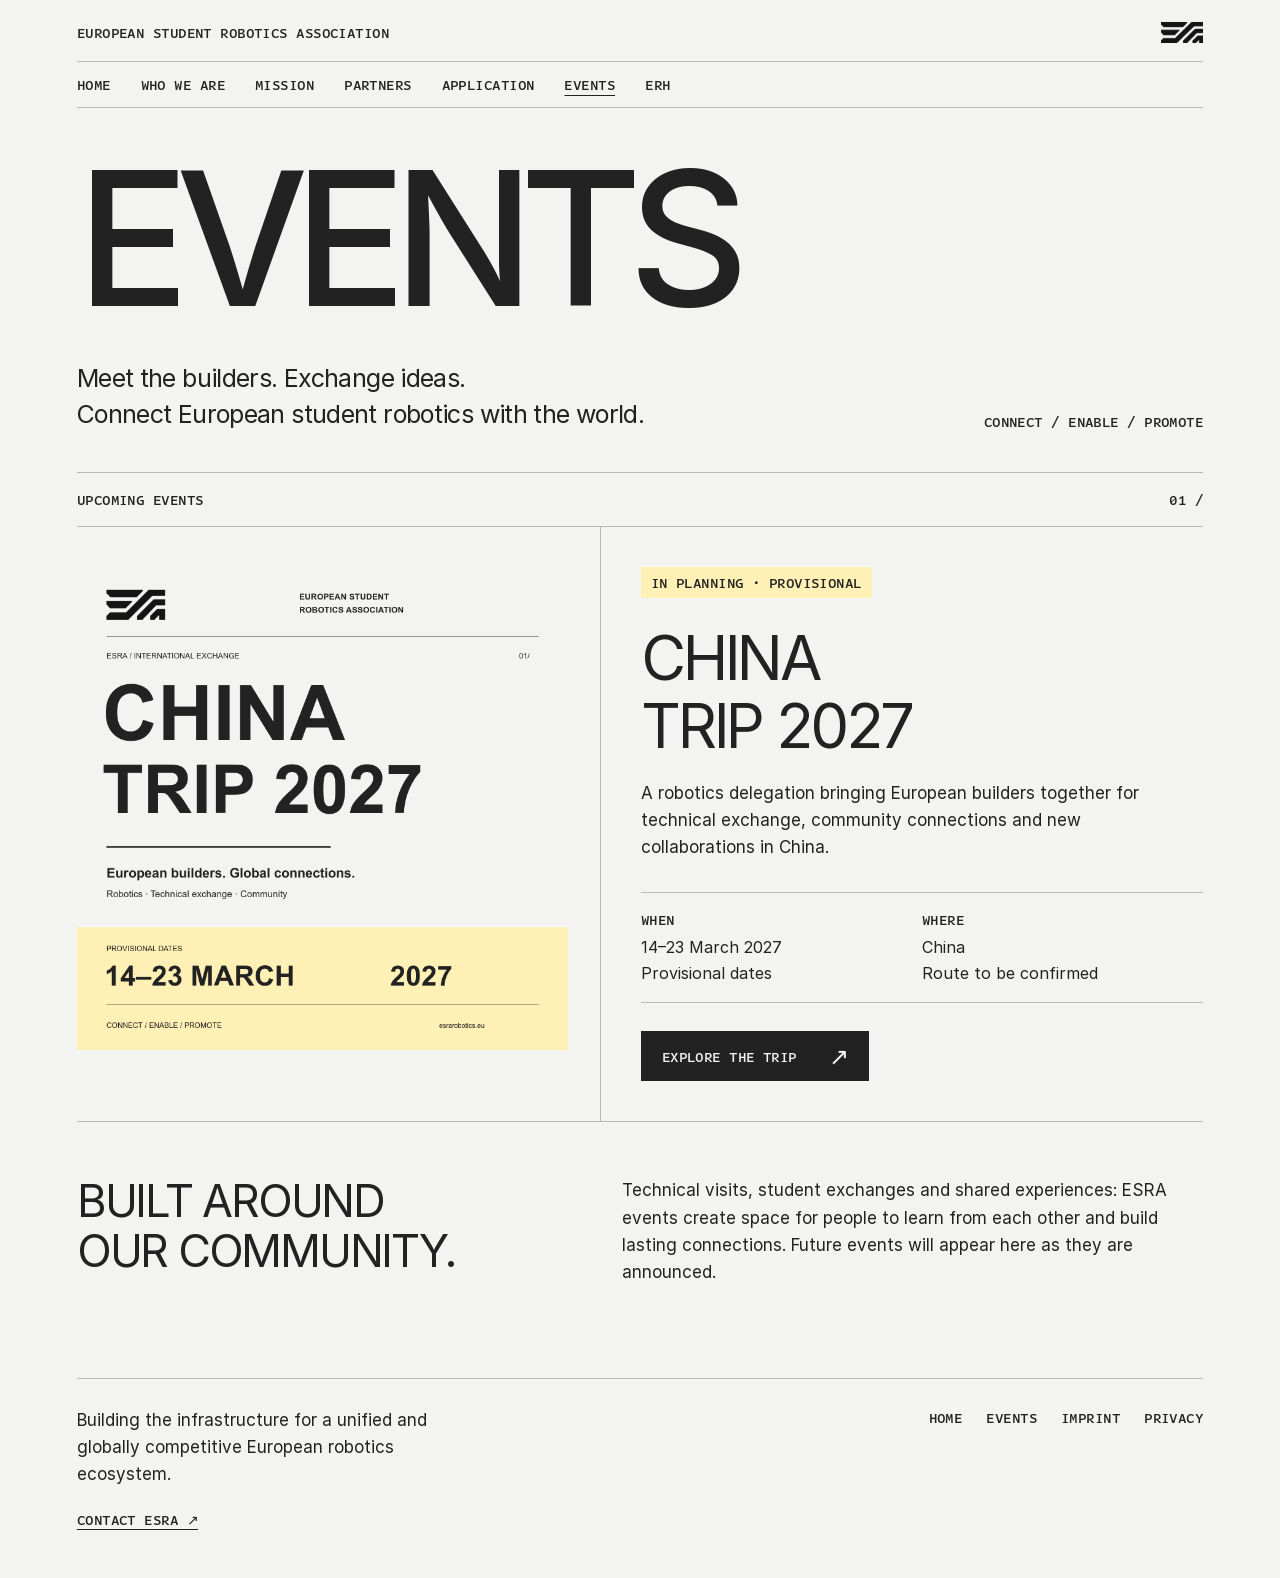
==== events/index.html @ 31109a56 "Add ESRA events listing and China trip page" ====
<!doctype html>
<html lang="en">
<head>
  <meta charset="utf-8">
  <base href="/">
  <meta name="viewport" content="width=device-width, initial-scale=1">
  <title>Events | ESRA</title>
  <meta name="description" content="Explore upcoming ESRA events, technical exchanges and community gatherings, including the proposed China Trip 2027.">
  <link rel="canonical" href="https://esrarobotics.eu/events/">
  <meta property="og:type" content="website">
  <meta property="og:title" content="Events | ESRA">
  <meta property="og:description" content="Explore upcoming ESRA events, technical exchanges and community gatherings, including the proposed China Trip 2027.">
  <meta property="og:url" content="https://esrarobotics.eu/events/">
  <meta property="og:image" content="https://esrarobotics.eu/assets/images/esra-china-trip-cover.png">
  <meta name="twitter:card" content="summary_large_image">
  <link rel="icon" href="/assets/images/mvNehTD46OVNZp0IWWv0jzUprWM.png">
  <link rel="stylesheet" href="/assets/css/events.css">
</head>
<body class="events-page">
  <a class="skip" href="/events/#main-content">Skip to content</a>
  <div class="shell">
    <header>
      <div class="masthead">
        <p class="mono">European Student Robotics Association</p>
        <a href="/" aria-label="ESRA home"><img class="mark" src="/assets/images/sB4uRcxfpt5K2ulBtDdwfwjLNY4.png" width="870" height="443" alt="ESRA"></a>
      </div>
      <nav class="nav mono" aria-label="Main navigation">
        <a href="/#home">Home</a><a href="/#whatwedo">Who we are</a><a href="/#mission">Mission</a><a href="/#partners">Partners</a><a href="/#partners-1">Application</a><a href="/events/" aria-current="page">Events</a><a href="https://www.european-robotics.house/">ERH</a>
      </nav>
    </header>
    <main id="main-content">
      <h1>EVENTS</h1>
      <div class="intro"><p>Meet the builders. Exchange ideas.<br>Connect European student robotics with the world.</p><span class="mono">Connect / Enable / Promote</span></div>
      <div class="section-bar mono"><p>Upcoming events</p><p>01 /</p></div>
      <article class="feature" aria-labelledby="china-title">
        <a class="feature-art" href="/events/china-trip-2027/" aria-label="Explore the China Trip 2027"><img class="cover" src="/assets/images/esra-china-trip-cover.png" width="1600" height="1600" alt="China Trip 2027. European builders. Global connections. Provisional dates: 14–23 March 2027."></a>
        <div class="feature-copy">
          <span class="status mono">In planning · Provisional</span>
          <h2 id="china-title">CHINA<br>TRIP 2027</h2>
          <p>A robotics delegation bringing European builders together for technical exchange, community connections and new collaborations in China.</p>
          <dl class="facts"><div><dt class="mono">When</dt><dd>14–23 March 2027<br>Provisional dates</dd></div><div><dt class="mono">Where</dt><dd>China<br>Route to be confirmed</dd></div></dl>
          <a class="button mono" href="/events/china-trip-2027/">Explore the trip <span aria-hidden="true">↗</span></a>
        </div>
      </article>
      <section class="community" aria-labelledby="community-title"><h2 id="community-title">BUILT AROUND<br>OUR COMMUNITY.</h2><div><p>Technical visits, student exchanges and shared experiences: ESRA events create space for people to learn from each other and build lasting connections. Future events will appear here as they are announced.</p></div></section>
    </main>
    <footer class="footer">
      <div><p>Building the infrastructure for a unified and globally competitive European robotics ecosystem.</p><a class="mono" href="mailto:info@esrarobotics.eu">Contact ESRA ↗</a></div>
      <nav class="mono" aria-label="Footer navigation"><a href="/">Home</a><a href="/events/">Events</a><a href="/imprint/">Imprint</a><a href="/imprint/#privacy">Privacy</a></nav>
    </footer>
  </div>
</body>
</html>
---- assets/css/events.css ----
/* Shared events styling. The existing Framer export only uses the two nav rules. */
.esra-events-nav, .esra-events-footer {
  color: #222; font-family: "Intel One Mono", monospace; font-size: 16px;
  line-height: 1.4; letter-spacing: -.05em; text-decoration: none; white-space: nowrap;
}
.esra-events-nav { font-weight: 500; flex: none; }
.esra-events-nav:hover, .esra-events-footer:hover { text-decoration: underline; text-underline-offset: 4px; }
.framer-SxfM8 .framer-1bdujyo { flex-wrap: wrap; gap: 12px 24px; }
.framer-SxfM8 .framer-1d5v79y { height: auto; min-height: 40px; }
@font-face { font-family: "Events Inter"; src: url(/assets/fonts/GrgcKwrN6d3Uz8EwcLHZxwEfC4.woff2) format("woff2"); font-weight: 400; font-display: swap; }
@font-face { font-family: "Events Inter"; src: url(/assets/fonts/UjlFhCnUjxhNfep4oYBPqnEssyo.woff2) format("woff2"); font-weight: 500; font-display: swap; }
@font-face { font-family: "Events Mono"; src: url(/assets/fonts/intelonemono-1d62d9bd.woff2) format("woff2"); font-weight: 400; font-display: swap; }
@font-face { font-family: "Events Mono"; src: url(/assets/fonts/intelonemono-7ecc20bb.woff2) format("woff2"); font-weight: 500; font-display: swap; }
.events-page { --paper: #f3f4f1; --ink: #222; --rule: #b8b9b6; --yellow: #fff0b5; margin: 0; background: var(--paper); color: var(--ink); font-family: "Events Inter", Arial, sans-serif; font-size: 17px; line-height: 1.6; }
.events-page *, .events-page *::before, .events-page *::after { box-sizing: border-box; }
.events-page a { color: inherit; text-underline-offset: 4px; }
.events-page a:focus-visible, .esra-events-nav:focus-visible, .esra-events-footer:focus-visible { outline: 3px solid #866d00; outline-offset: 5px; }
.events-page .shell { width: min(88%, 1400px); margin-inline: auto; }
.events-page .mono { font-family: "Events Mono", monospace; font-size: 14px; font-weight: 500; line-height: 1.5; text-transform: uppercase; letter-spacing: -.04em; }
.events-page .masthead { display: flex; align-items: center; justify-content: space-between; gap: 24px; border-bottom: 1px solid var(--rule); padding: 22px 0 18px; }
.events-page .masthead p { margin: 0; }
.events-page .mark { width: 42px; height: auto; display: block; }
.events-page .nav { display: flex; flex-wrap: wrap; align-items: center; gap: 12px 30px; padding: 12px 0; border-bottom: 1px solid var(--rule); }
.events-page .nav a { text-decoration: none; }
.events-page .nav a:hover, .events-page .nav [aria-current] { text-decoration: underline; text-underline-offset: 5px; }
.events-page h1, .events-page h2, .events-page h3, .events-page p { margin-top: 0; }
.events-page h1 { font-weight: 500; font-size: clamp(76px, 14.6vw, 210px); letter-spacing: -.075em; line-height: .95; margin: 42px 0 32px; }
.events-page h2 { font-size: clamp(28px, 3.5vw, 48px); font-weight: 400; letter-spacing: -.05em; line-height: 1.1; }
.events-page h3 { font-size: 23px; font-weight: 500; letter-spacing: -.035em; line-height: 1.25; }
.events-page .intro { display: flex; justify-content: space-between; align-items: end; gap: 30px; padding-bottom: 40px; }
.events-page .intro p { max-width: 660px; margin-bottom: 0; font-size: clamp(19px, 2vw, 25px); line-height: 1.45; letter-spacing: -.025em; }
.events-page .section-bar { display: flex; justify-content: space-between; gap: 24px; border-block: 1px solid var(--rule); padding: 16px 0; margin: 0; }
.events-page .section-bar p { margin: 0; }
.events-page .feature { display: grid; grid-template-columns: 1fr 1.15fr; border-bottom: 1px solid var(--rule); }
.events-page .feature-art { padding: 32px 32px 32px 0; border-right: 1px solid var(--rule); }
.events-page .cover { display: block; width: 100%; height: auto; }
.events-page .feature-copy { padding: 40px 0 40px 40px; display: flex; flex-direction: column; align-items: start; justify-content: center; }
.events-page .status { display: inline-block; background: var(--yellow); padding: 5px 10px; margin-bottom: 26px; }
.events-page .feature-copy h2 { margin-bottom: 20px; font-size: clamp(38px, 4.8vw, 72px); }
.events-page .feature-copy > p { max-width: 530px; }
.events-page .facts { display: grid; grid-template-columns: 1fr 1fr; width: 100%; margin: 14px 0 28px; border-block: 1px solid var(--rule); }
.events-page .facts div { padding: 16px 12px 16px 0; }
.events-page .facts dt { margin-bottom: 5px; }
.events-page .facts dd { margin: 0; font-size: 16px; }
.events-page .button { display: inline-flex; align-items: center; justify-content: space-between; gap: 32px; min-height: 48px; background: var(--ink); color: var(--paper); padding: 12px 20px; text-decoration: none; border: 1px solid var(--ink); }
.events-page .button:hover { background: #454545; }
.events-page .button span { font-size: 24px; line-height: 1; }
.events-page .community { display: grid; grid-template-columns: 1fr 1.15fr; gap: 40px; padding: 55px 0 65px; }
.events-page .community p { max-width: 620px; margin-bottom: 0; }
.events-page .footer { border-top: 1px solid var(--rule); display: flex; justify-content: space-between; gap: 36px; padding: 28px 0 45px; }
.events-page .footer p { max-width: 400px; }
.events-page .footer nav { display: flex; flex-wrap: wrap; gap: 12px 24px; align-content: start; }
.events-page .footer nav a { text-decoration: none; }
.events-page .footer nav a:hover { text-decoration: underline; }
.events-page .breadcrumb { display: inline-block; margin: 30px 0 0; }
.events-page .detail-hero { display: grid; grid-template-columns: 1.15fr 1fr; gap: 64px; padding: 36px 0 48px; }
.events-page .detail-hero h1 { font-size: clamp(62px, 7.8vw, 118px); margin: 0 0 28px; }
.events-page .detail-hero .lede { font-size: clamp(21px, 2.1vw, 29px); line-height: 1.4; letter-spacing: -.035em; }
.events-page .detail-hero .cover { align-self: start; }
.events-page .detail-hero .status { margin-bottom: 20px; }
.events-page .detail-hero .facts { margin-top: 26px; }
.events-page .programme { display: grid; grid-template-columns: repeat(3, 1fr); gap: 40px; padding: 36px 0 40px; }
.events-page .programme p { margin-bottom: 0; }
.events-page .programme .mono { display: block; margin-bottom: 22px; }
.events-page .planning { display: grid; grid-template-columns: 1fr 1.15fr; gap: 64px; padding: 40px 0 50px; }
.events-page .planning ul { padding-left: 20px; margin: 0; }
.events-page .planning li + li { margin-top: 14px; }
.events-page .callout { background: var(--ink); color: var(--paper); padding: 38px; margin: 0 0 60px; display: grid; grid-template-columns: 1.15fr 1fr; gap: 48px; }
.events-page .callout p:last-child { margin-bottom: 0; }
.events-page .callout .button { color: var(--ink); background: var(--yellow); border-color: var(--yellow); margin: 8px 0 18px; }
.events-page .callout .button:hover { background: #ffe58a; }
.events-page .skip { position: absolute; top: -100px; left: 6%; padding: 12px; background: var(--ink); color: var(--paper); z-index: 10; }
.events-page .skip:focus { top: 8px; }
@media (max-width: 809px) {
  .events-page .shell { width: 88%; }
  .events-page .masthead { gap: 16px; }
  .events-page .masthead p { max-width: 300px; }
  .events-page .nav { gap: 10px 20px; }
  .events-page .intro { display: block; }
  .events-page .intro .mono { display: block; margin-top: 24px; }
  .events-page .feature, .events-page .detail-hero { grid-template-columns: 1fr; }
  .events-page .feature-art { padding: 24px 0; border-right: 0; border-bottom: 1px solid var(--rule); }
  .events-page .feature-copy { padding: 28px 0 36px; }
  .events-page .feature-copy h2 { font-size: 48px; }
  .events-page .community, .events-page .planning, .events-page .callout { grid-template-columns: 1fr; gap: 22px; }
  .events-page .community { padding: 36px 0; }
  .events-page .detail-hero { gap: 30px; padding-top: 28px; }
  .events-page .detail-hero .cover { max-width: 560px; }
  .events-page .programme { grid-template-columns: 1fr; gap: 28px; }
  .events-page .programme .mono { margin-bottom: 10px; }
  .events-page .callout { padding: 26px; }
  .events-page .footer { flex-direction: column; gap: 12px; }
}
@media (prefers-reduced-motion: no-preference) { .events-page .button { transition: background .15s; } }

/* The original homepage removes its main navigation on phones. */
.esra-events-mobile { display: none; }
@media (max-width: 633.98px) {
  .framer-SxfM8 .esra-events-mobile {
    display: block; order: 1; align-self: stretch; padding: 12px 0;
    border-bottom: 1px solid #b8b9b6; color: #222;
    font: 500 14px/1.4 "Intel One Mono", monospace;
    text-decoration: none; text-align: right;
  }
  .esra-events-mobile:focus-visible { outline: 3px solid #866d00; outline-offset: 2px; }
}
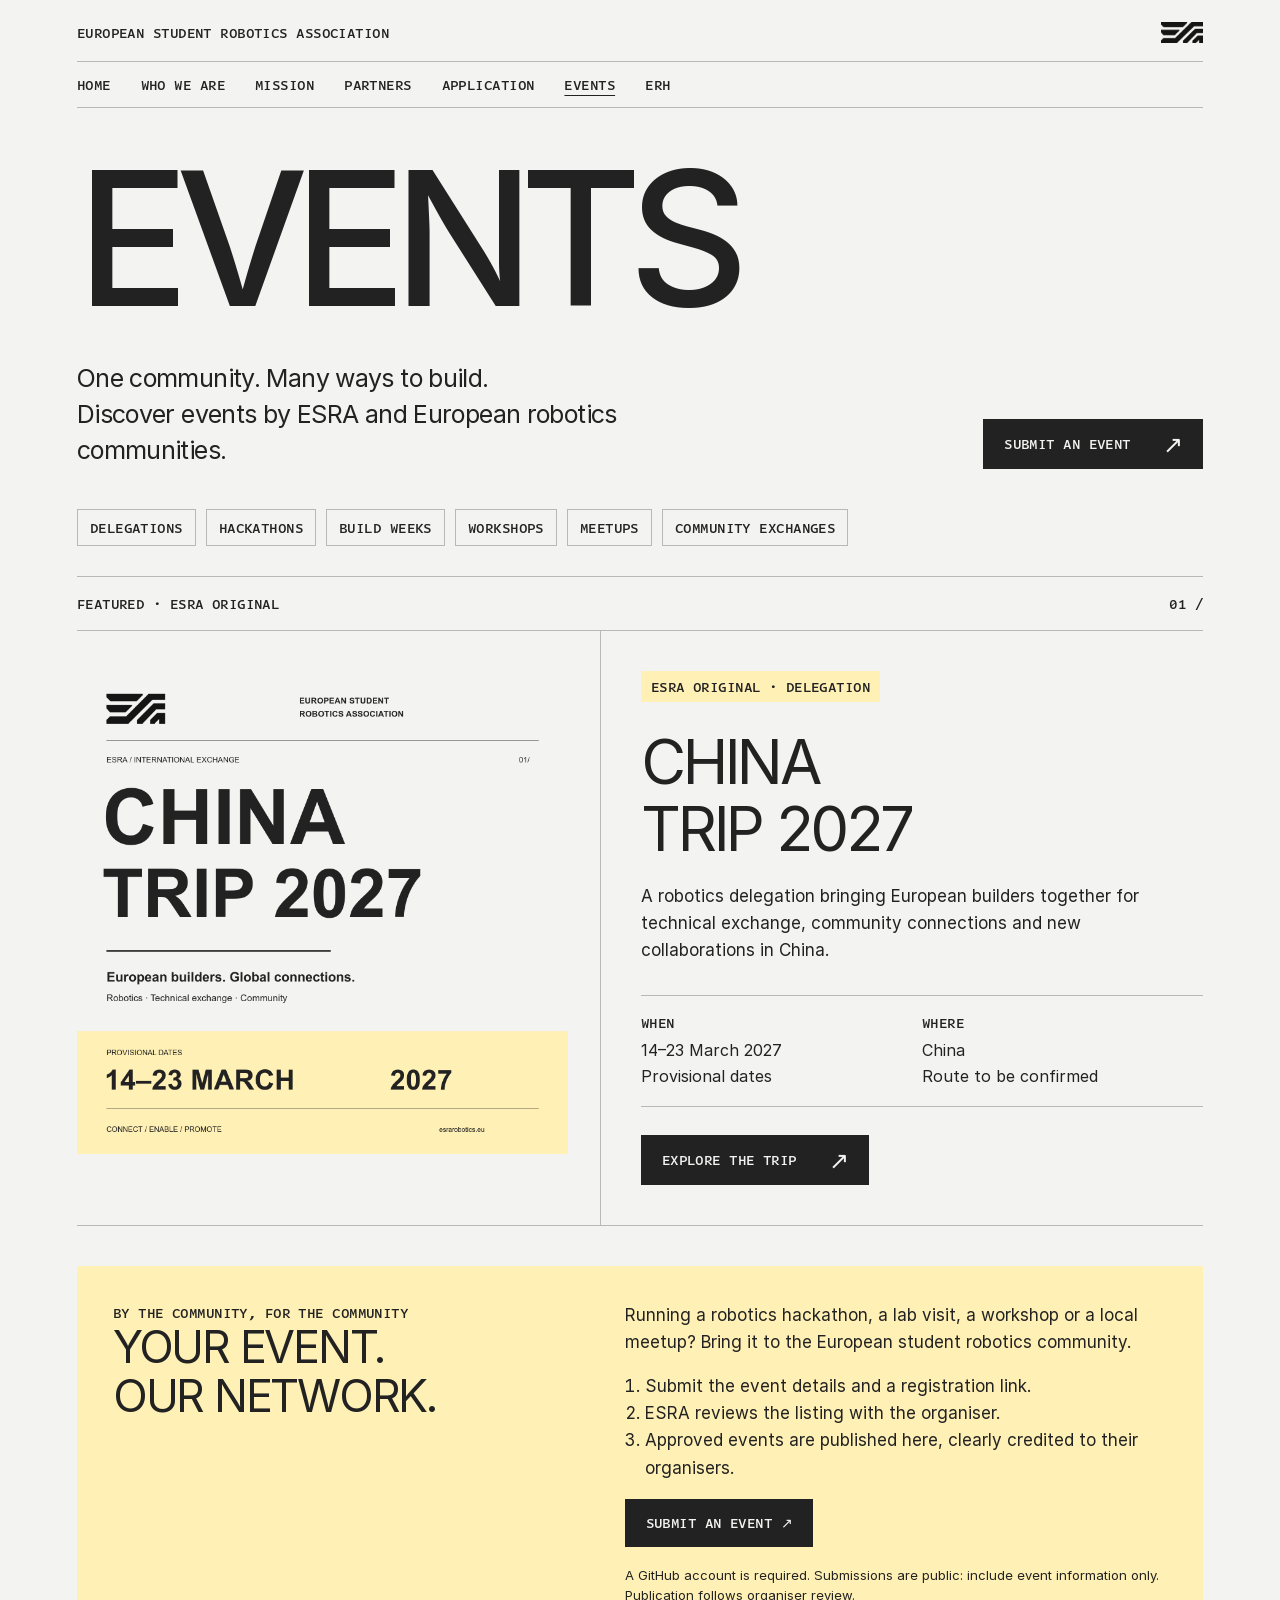
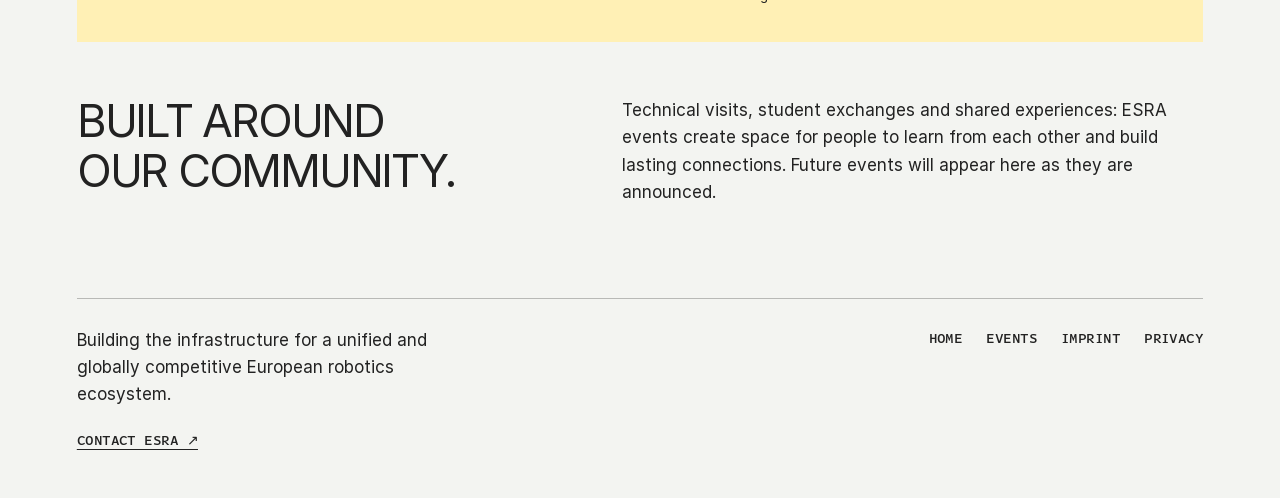
==== commit 75a129d7: "Expand community events and China delegation programme" ====
--- a/events/index.html
+++ b/events/index.html
@@ -30,19 +30,19 @@
     </header>
     <main id="main-content">
       <h1>EVENTS</h1>
-      <div class="intro"><p>Meet the builders. Exchange ideas.<br>Connect European student robotics with the world.</p><span class="mono">Connect / Enable / Promote</span></div>
-      <div class="section-bar mono"><p>Upcoming events</p><p>01 /</p></div>
+      <div class="intro"><p>One community. Many ways to build.<br>Discover events by ESRA and European robotics communities.</p><a class="button mono" href="https://github.com/ESRA-Robotics/website/issues/new?template=event.yml">Submit an event <span aria-hidden="true">↗</span></a></div>
+      <div class="event-types mono" aria-label="Event types welcomed"><span>Delegations</span><span>Hackathons</span><span>Build weeks</span><span>Workshops</span><span>Meetups</span><span>Community exchanges</span></div><div class="section-bar mono"><p>Featured · ESRA Original</p><p>01 /</p></div>
       <article class="feature" aria-labelledby="china-title">
         <a class="feature-art" href="/events/china-trip-2027/" aria-label="Explore the China Trip 2027"><img class="cover" src="/assets/images/esra-china-trip-cover.png" width="1600" height="1600" alt="China Trip 2027. European builders. Global connections. Provisional dates: 14–23 March 2027."></a>
         <div class="feature-copy">
-          <span class="status mono">In planning · Provisional</span>
+          <span class="status mono">ESRA Original · Delegation</span>
           <h2 id="china-title">CHINA<br>TRIP 2027</h2>
           <p>A robotics delegation bringing European builders together for technical exchange, community connections and new collaborations in China.</p>
           <dl class="facts"><div><dt class="mono">When</dt><dd>14–23 March 2027<br>Provisional dates</dd></div><div><dt class="mono">Where</dt><dd>China<br>Route to be confirmed</dd></div></dl>
           <a class="button mono" href="/events/china-trip-2027/">Explore the trip <span aria-hidden="true">↗</span></a>
         </div>
       </article>
-      <section class="community" aria-labelledby="community-title"><h2 id="community-title">BUILT AROUND<br>OUR COMMUNITY.</h2><div><p>Technical visits, student exchanges and shared experiences: ESRA events create space for people to learn from each other and build lasting connections. Future events will appear here as they are announced.</p></div></section>
+      <section class="community publish-block" aria-labelledby="publish-title"><div><p class="mono">By the community, for the community</p><h2 id="publish-title">YOUR EVENT.<br>OUR NETWORK.</h2></div><div><p>Running a robotics hackathon, a lab visit, a workshop or a local meetup? Bring it to the European student robotics community.</p><ol><li>Submit the event details and a registration link.</li><li>ESRA reviews the listing with the organiser.</li><li>Approved events are published here, clearly credited to their organisers.</li></ol><a class="button mono" href="https://github.com/ESRA-Robotics/website/issues/new?template=event.yml">Submit an event ↗</a><p class="small">A GitHub account is required. Submissions are public: include event information only. Publication follows organiser review.</p></div></section><section class="community" aria-labelledby="community-title"><h2 id="community-title">BUILT AROUND<br>OUR COMMUNITY.</h2><div><p>Technical visits, student exchanges and shared experiences: ESRA events create space for people to learn from each other and build lasting connections. Future events will appear here as they are announced.</p></div></section>
     </main>
     <footer class="footer">
       <div><p>Building the infrastructure for a unified and globally competitive European robotics ecosystem.</p><a class="mono" href="mailto:info@esrarobotics.eu">Contact ESRA ↗</a></div>
--- a/assets/css/events.css
+++ b/assets/css/events.css
@@ -104,3 +104,32 @@
   }
   .esra-events-mobile:focus-visible { outline: 3px solid #866d00; outline-offset: 2px; }
 }
+.events-page .small { font-size: 13px; line-height: 1.6; }
+.events-page .event-types { display:flex; flex-wrap:wrap; gap:10px; margin:0 0 30px; }
+.events-page .event-types span { border:1px solid var(--rule); padding:7px 12px; }
+.events-page .publish-block { background:var(--yellow); padding:36px; margin-top:40px; }
+.events-page .publish-block ol { padding-left:20px; }
+.events-page .publish-block .small { margin-top:18px; }
+.events-page .trip-visual { background:#222; color:var(--paper); align-self:stretch; display:flex; flex-direction:column; }
+.events-page .trip-visual img { width:100%; height:340px; object-fit:cover; }
+.events-page .trip-visual p { font-size:clamp(22px,3vw,39px); text-transform:uppercase; padding:30px; line-height:1.2; }
+.events-page .trip-visual span { padding:0 30px 30px; margin-top:auto; }
+.events-page .network-proof { padding:55px 0; border-top:1px solid var(--rule); }
+.events-page .network-proof > p { max-width:760px; }
+.events-page .network-logos { display:flex; gap:40px; flex-wrap:wrap; align-items:center; padding:25px 0; }
+.events-page .network-logos img { width:130px; height:55px; object-fit:contain; }
+.events-page .journey { display:grid; grid-template-columns:1fr 1.15fr; gap:60px; padding:50px 0; }
+.events-page .timeline { list-style:none; padding:0; margin:0; border-left:1px solid var(--ink); }
+.events-page .timeline li { position:relative; padding:0 0 32px 32px; }
+.events-page .timeline li::before { content:""; position:absolute; width:11px; height:11px; background:var(--ink); left:-6px; top:5px; border-radius:50%; }
+.events-page .timeline h3 { margin:10px 0; }
+.events-page .timeline li:last-child { padding-bottom:0; }
+.events-page .selection { padding:40px; background:#e8e9e5; margin-bottom:50px; }
+.events-page .photo-credit { margin-bottom:35px; }
+@media(max-width:809px) {
+ .events-page .journey { grid-template-columns:1fr; gap:30px; }
+ .events-page .trip-visual img { height:260px; }
+ .events-page .selection,.events-page .publish-block { padding:24px; }
+ .events-page .network-logos { gap:25px; }
+ .events-page .network-logos img { width:100px; }
+}
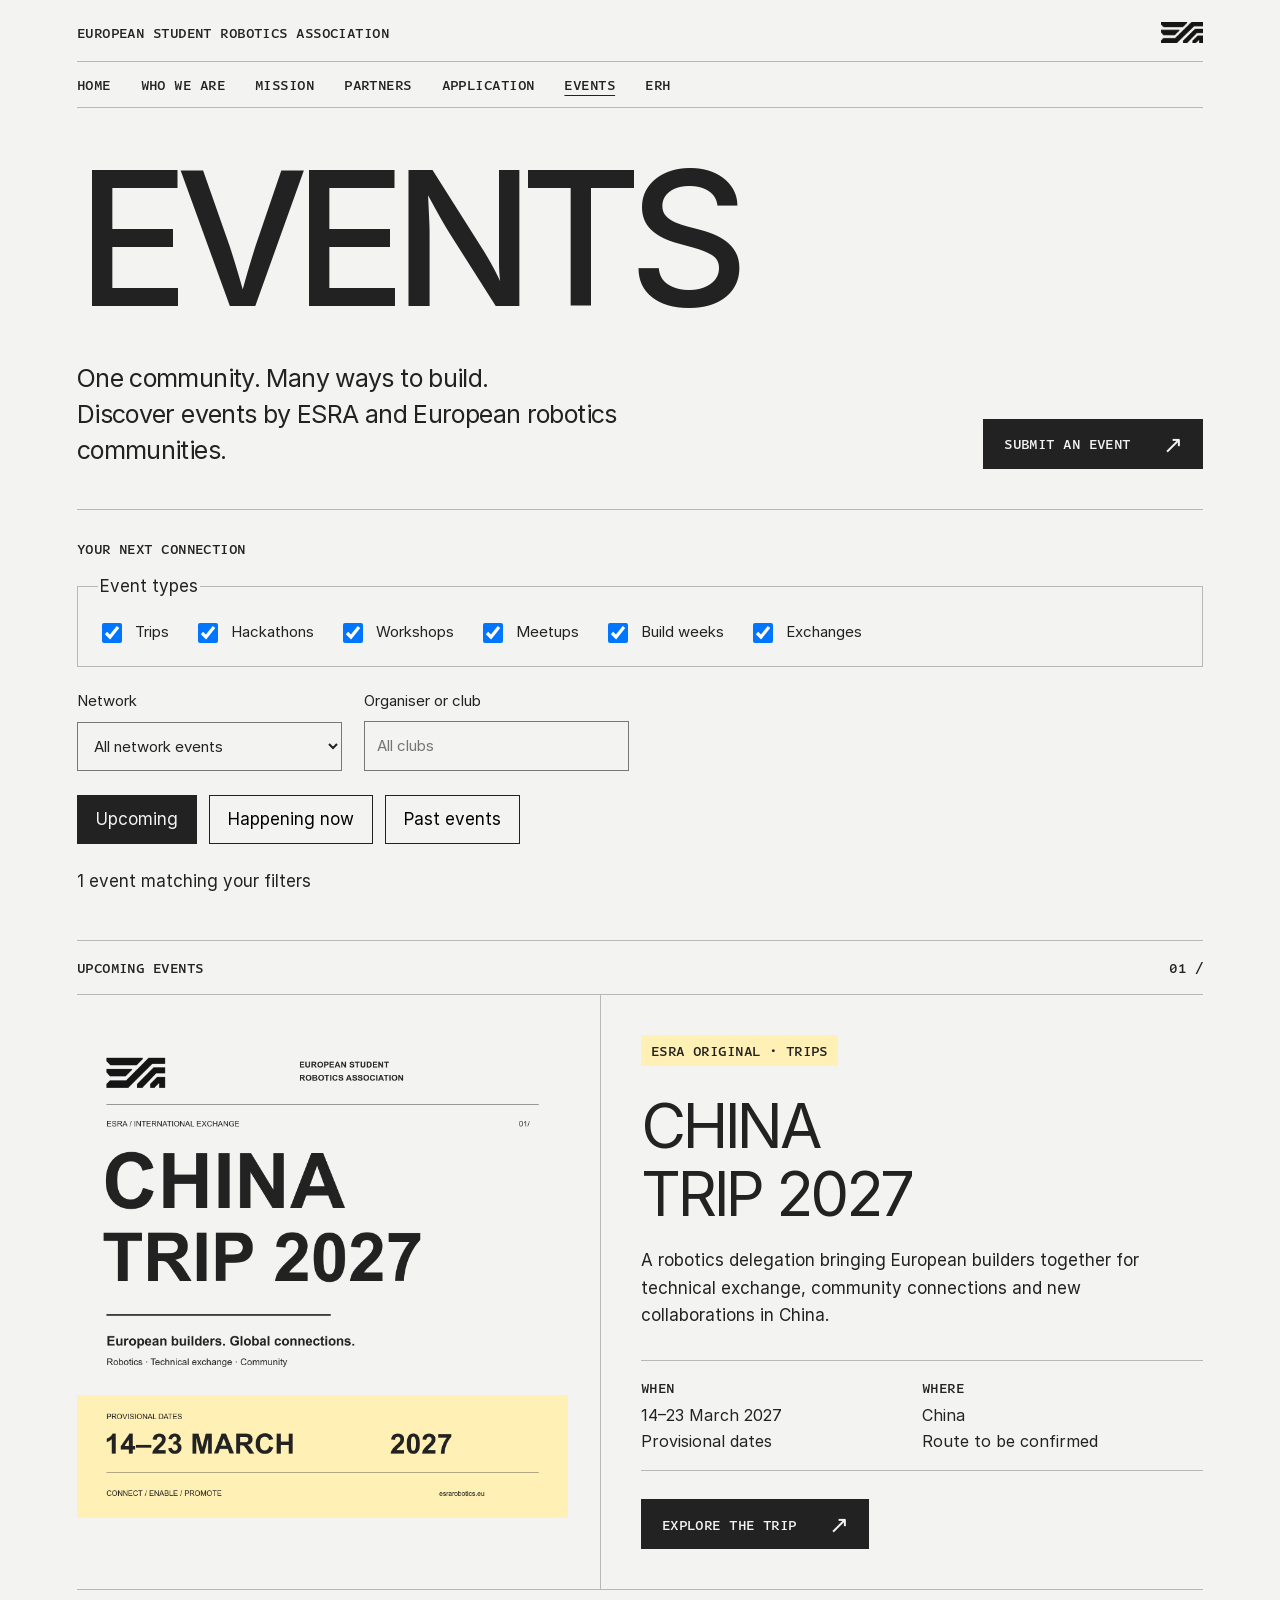
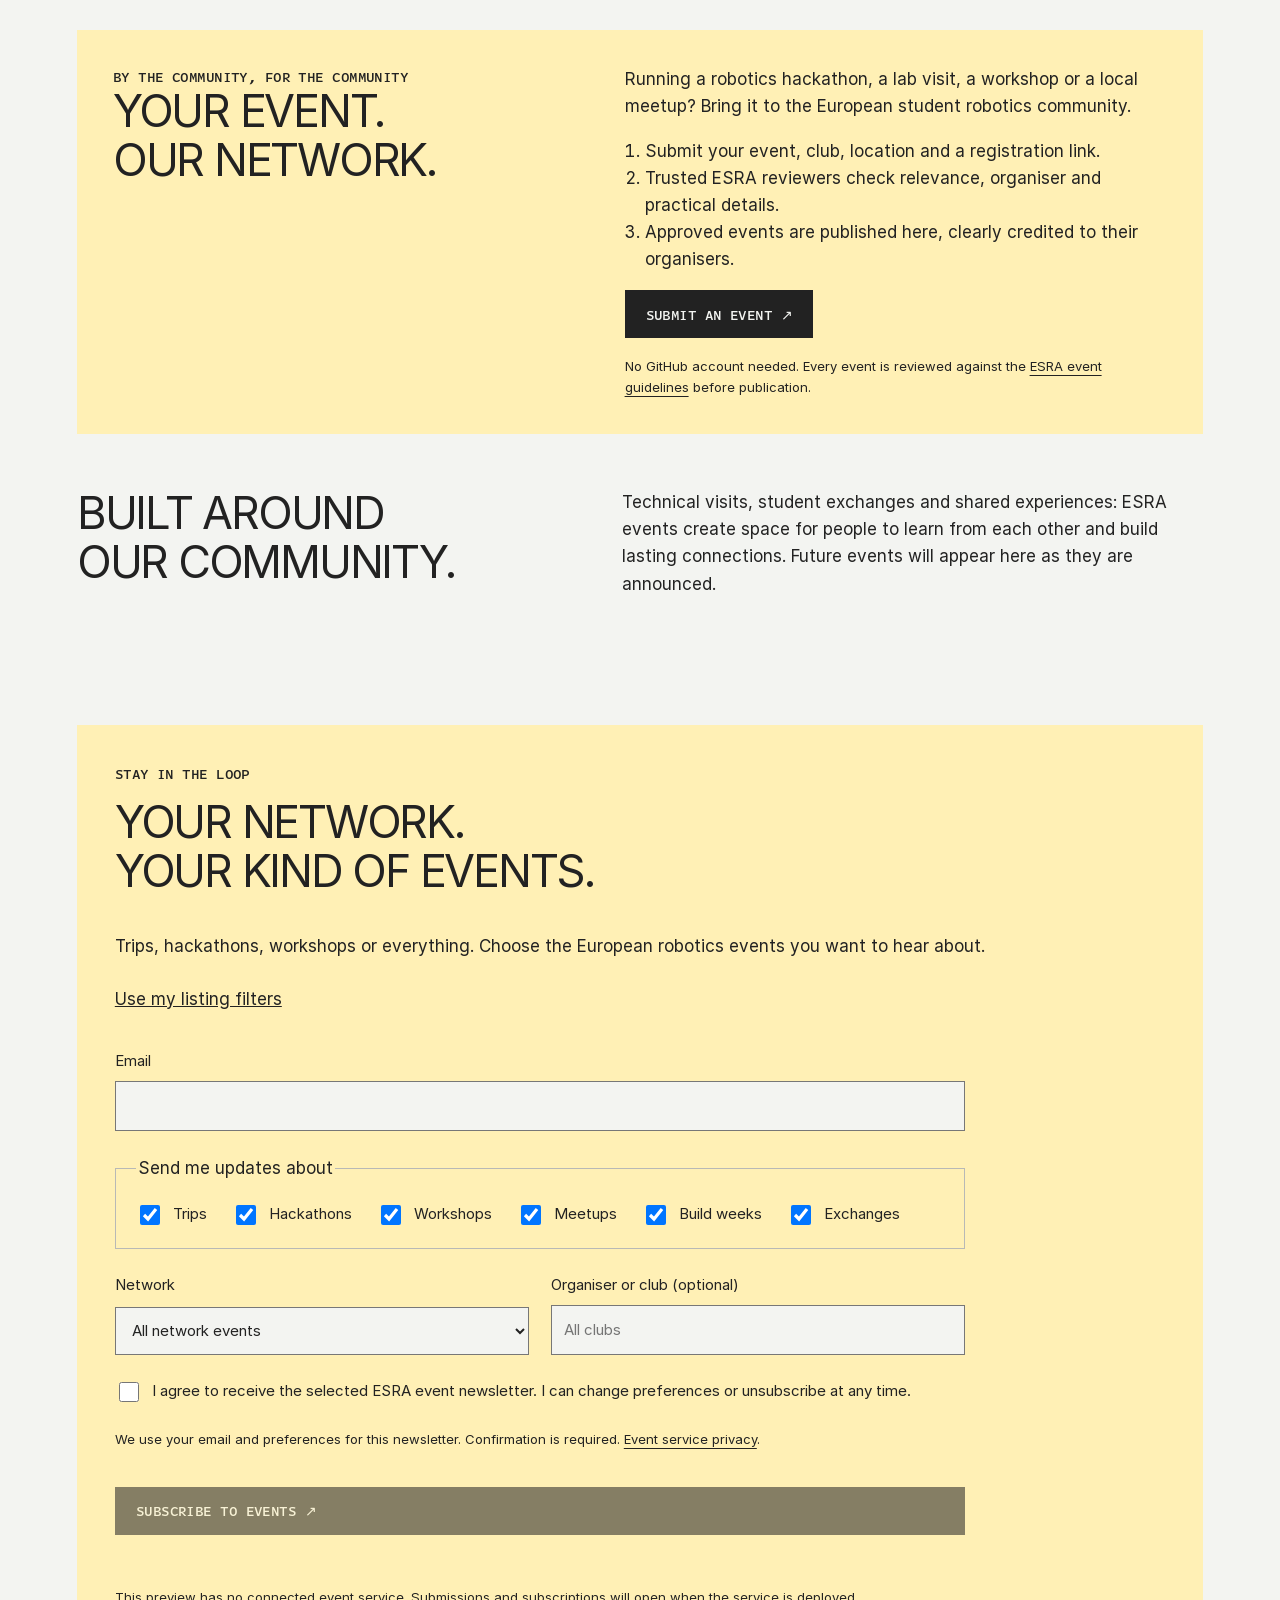
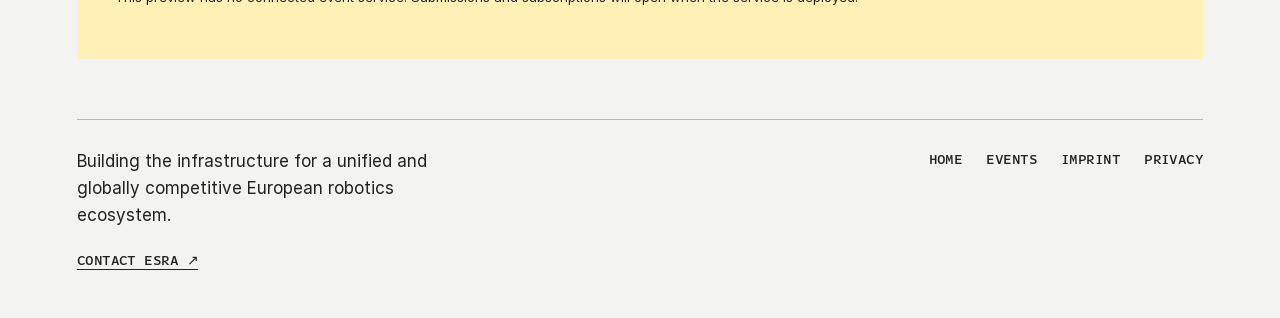
==== commit cf133841: "Add moderated event publishing and filtered newsletters" ====
--- a/events/index.html
+++ b/events/index.html
@@ -15,7 +15,7 @@
   <meta name="twitter:card" content="summary_large_image">
   <link rel="icon" href="/assets/images/mvNehTD46OVNZp0IWWv0jzUprWM.png">
   <link rel="stylesheet" href="/assets/css/events.css">
-</head>
+<script type="module" src="/assets/js/events.mjs"></script></head>
 <body class="events-page">
   <a class="skip" href="/events/#main-content">Skip to content</a>
   <div class="shell">
@@ -30,20 +30,19 @@
     </header>
     <main id="main-content">
       <h1>EVENTS</h1>
-      <div class="intro"><p>One community. Many ways to build.<br>Discover events by ESRA and European robotics communities.</p><a class="button mono" href="https://github.com/ESRA-Robotics/website/issues/new?template=event.yml">Submit an event <span aria-hidden="true">↗</span></a></div>
-      <div class="event-types mono" aria-label="Event types welcomed"><span>Delegations</span><span>Hackathons</span><span>Build weeks</span><span>Workshops</span><span>Meetups</span><span>Community exchanges</span></div><div class="section-bar mono"><p>Featured · ESRA Original</p><p>01 /</p></div>
-      <article class="feature" aria-labelledby="china-title">
+      <div class="intro"><p>One community. Many ways to build.<br>Discover events by ESRA and European robotics communities.</p><a class="button mono" href="/events/submit/">Submit an event <span aria-hidden="true">↗</span></a></div>
+<section class="discovery" aria-label="Find an event"><p class="mono">Your next connection</p><div class="filter-grid"><fieldset id="listing-types"><legend>Event types</legend></fieldset><label>Network<select id="origin-filter"><option value="all">All network events</option><option value="original">ESRA Originals</option><option value="community">Community events</option></select></label><label>Organiser or club<input id="club-filter" type="search" maxlength="100" placeholder="All clubs"></label></div><div class="period-tabs" role="group" aria-label="Event period"><button type="button" data-period="upcoming" aria-pressed="true">Upcoming</button><button type="button" data-period="current" aria-pressed="false">Happening now</button><button type="button" data-period="past" aria-pressed="false">Past events</button></div><p id="result-count" role="status" aria-live="polite">Explore upcoming ESRA and community events.</p></section><div class="section-bar mono"><p id="period-heading">Upcoming events</p><p>01 /</p></div>      <article id="china-feature" class="feature" aria-labelledby="china-title">
         <a class="feature-art" href="/events/china-trip-2027/" aria-label="Explore the China Trip 2027"><img class="cover" src="/assets/images/esra-china-trip-cover.png" width="1600" height="1600" alt="China Trip 2027. European builders. Global connections. Provisional dates: 14–23 March 2027."></a>
         <div class="feature-copy">
-          <span class="status mono">ESRA Original · Delegation</span>
+          <span class="status mono">ESRA Original · Trips</span>
           <h2 id="china-title">CHINA<br>TRIP 2027</h2>
           <p>A robotics delegation bringing European builders together for technical exchange, community connections and new collaborations in China.</p>
           <dl class="facts"><div><dt class="mono">When</dt><dd>14–23 March 2027<br>Provisional dates</dd></div><div><dt class="mono">Where</dt><dd>China<br>Route to be confirmed</dd></div></dl>
           <a class="button mono" href="/events/china-trip-2027/">Explore the trip <span aria-hidden="true">↗</span></a>
         </div>
-      </article>
-      <section class="community publish-block" aria-labelledby="publish-title"><div><p class="mono">By the community, for the community</p><h2 id="publish-title">YOUR EVENT.<br>OUR NETWORK.</h2></div><div><p>Running a robotics hackathon, a lab visit, a workshop or a local meetup? Bring it to the European student robotics community.</p><ol><li>Submit the event details and a registration link.</li><li>ESRA reviews the listing with the organiser.</li><li>Approved events are published here, clearly credited to their organisers.</li></ol><a class="button mono" href="https://github.com/ESRA-Robotics/website/issues/new?template=event.yml">Submit an event ↗</a><p class="small">A GitHub account is required. Submissions are public: include event information only. Publication follows organiser review.</p></div></section><section class="community" aria-labelledby="community-title"><h2 id="community-title">BUILT AROUND<br>OUR COMMUNITY.</h2><div><p>Technical visits, student exchanges and shared experiences: ESRA events create space for people to learn from each other and build lasting connections. Future events will appear here as they are announced.</p></div></section>
-    </main>
+      </article><div id="community-events" class="event-collection"></div><p id="empty-events" class="empty-state" hidden>No events match these filters. Try another type, organiser or period.</p><noscript><p>Enable JavaScript to filter events and load approved community listings. The featured trip is available above.</p></noscript>
+      <section class="community publish-block" aria-labelledby="publish-title"><div><p class="mono">By the community, for the community</p><h2 id="publish-title">YOUR EVENT.<br>OUR NETWORK.</h2></div><div><p>Running a robotics hackathon, a lab visit, a workshop or a local meetup? Bring it to the European student robotics community.</p><ol><li>Submit your event, club, location and a registration link.</li><li>Trusted ESRA reviewers check relevance, organiser and practical details.</li><li>Approved events are published here, clearly credited to their organisers.</li></ol><a class="button mono" href="/events/submit/">Submit an event ↗</a><p class="small">No GitHub account needed. Every event is reviewed against the <a href="/events/rules/">ESRA event guidelines</a> before publication.</p></div></section><section class="community" aria-labelledby="community-title"><h2 id="community-title">BUILT AROUND<br>OUR COMMUNITY.</h2><div><p>Technical visits, student exchanges and shared experiences: ESRA events create space for people to learn from each other and build lasting connections. Future events will appear here as they are announced.</p></div></section>
+<section class="newsletter" id="newsletter"><p class="mono">Stay in the loop</p><h2>YOUR NETWORK.<br>YOUR KIND OF EVENTS.</h2><p>Trips, hackathons, workshops or everything. Choose the European robotics events you want to hear about.</p><button class="text-button" type="button" id="copy-filters">Use my listing filters</button><form id="subscribe-form"><label>Email<input name="email" type="email" autocomplete="email" required maxlength="254"></label><fieldset id="newsletter-types"><legend>Send me updates about</legend></fieldset><div class="filter-grid"><label>Network<select name="origin"><option value="all">All network events</option><option value="original">ESRA Originals</option><option value="community">Community events</option></select></label><label>Organiser or club (optional)<input name="club" maxlength="100" placeholder="All clubs"></label></div><label class="check"><input name="consent" type="checkbox" required>I agree to receive the selected ESRA event newsletter. I can change preferences or unsubscribe at any time.</label><p class="small">We use your email and preferences for this newsletter. Confirmation is required. <a href="/events/rules/#privacy">Event service privacy</a>.</p><button class="button mono" type="submit" disabled>Subscribe to events ↗</button><p class="form-status" role="status" aria-live="polite"></p></form><p id="service-state" class="small" role="status">Checking subscription availability…</p></section></main>
     <footer class="footer">
       <div><p>Building the infrastructure for a unified and globally competitive European robotics ecosystem.</p><a class="mono" href="mailto:info@esrarobotics.eu">Contact ESRA ↗</a></div>
       <nav class="mono" aria-label="Footer navigation"><a href="/">Home</a><a href="/events/">Events</a><a href="/imprint/">Imprint</a><a href="/imprint/#privacy">Privacy</a></nav>
--- a/assets/css/events.css
+++ b/assets/css/events.css
@@ -133,3 +133,38 @@
  .events-page .network-logos { gap:25px; }
  .events-page .network-logos img { width:100px; }
 }
+/* Community discovery and editorial forms retain the ESRA type, rules and palette. */
+.events-page [hidden] { display:none !important; }
+.events-page .page-title { font-size:clamp(40px,7.5vw,100px); line-height:1; overflow-wrap:anywhere; }
+.events-page .discovery { border-top:1px solid var(--rule); padding:28px 0; }
+.events-page .filter-grid { display:grid; grid-template-columns:repeat(auto-fit,minmax(min(100%,240px),1fr)); gap:22px; }
+.events-page label { display:grid; gap:8px; font-size:15px; }
+.events-page input,.events-page select,.events-page textarea { width:100%; max-width:100%; padding:12px; border:1px solid #777; border-radius:0; background:var(--paper); color:var(--ink); font:inherit; min-height:46px; }
+.events-page textarea { resize:vertical; }
+.events-page .period-tabs,.events-page .review-actions { display:flex; flex-wrap:wrap; gap:12px; margin:24px 0; }
+.events-page button { cursor:pointer; font:inherit; }
+.events-page button:disabled { cursor:not-allowed; opacity:.55; }
+.events-page .period-tabs button { padding:10px 18px; border:1px solid var(--ink); background:transparent; }
+.events-page .period-tabs [aria-pressed=true] { background:var(--ink); color:var(--paper); }
+.events-page .event-collection { display:grid; grid-template-columns:repeat(auto-fit,minmax(min(100%,320px),1fr)); gap:24px; }
+.events-page .event-card { padding:28px 0; border-bottom:1px solid var(--rule); overflow-wrap:anywhere; }
+.events-page .event-card h2 { font-size:32px; }
+.events-page .event-card .status { margin-bottom:18px; }
+.events-page .empty-state { padding:44px 0; border-bottom:1px solid var(--rule); }
+.events-page .newsletter { background:var(--yellow); padding:38px; margin:35px 0 60px; }
+.events-page .newsletter form,.events-page .editor-form,.events-page #preferences-form { display:grid; gap:24px; max-width:850px; margin:28px 0; }
+.events-page fieldset { border:1px solid var(--rule); display:flex; flex-wrap:wrap; gap:15px 25px; padding:20px; margin:0; }
+.events-page .check { display:flex; align-items:flex-start; gap:10px; }
+.events-page .check input { width:20px; min-width:20px; min-height:20px; height:20px; margin-top:3px; }
+.events-page .text-button { border:0; background:none; padding:8px 0; text-decoration:underline; text-align:left; color:var(--ink); }
+.events-page .form-status { margin:0; overflow-wrap:anywhere; }
+.events-page .honeypot { position:absolute; left:-10000px; width:1px; height:1px; overflow:hidden; }
+.events-page .rules { max-width:850px; padding-bottom:40px; }
+.events-page .rules h2 { margin-top:40px; }
+.events-page .review-detail { padding:28px; border:1px solid var(--rule); margin:30px 0; overflow-wrap:anywhere; white-space:pre-wrap; }
+.events-page .review-detail h3 { text-transform:capitalize; margin:20px 0 10px; }
+.events-page .visit-targets { border-top:1px solid var(--rule); padding:42px 0; }
+.events-page :is(input,select,textarea,button):focus-visible { outline:3px solid #866d00; outline-offset:3px; }
+@media(max-width:809px){ .events-page .newsletter { padding:24px; } }
+
+.events-page #listing-types { grid-column:1 / -1; }
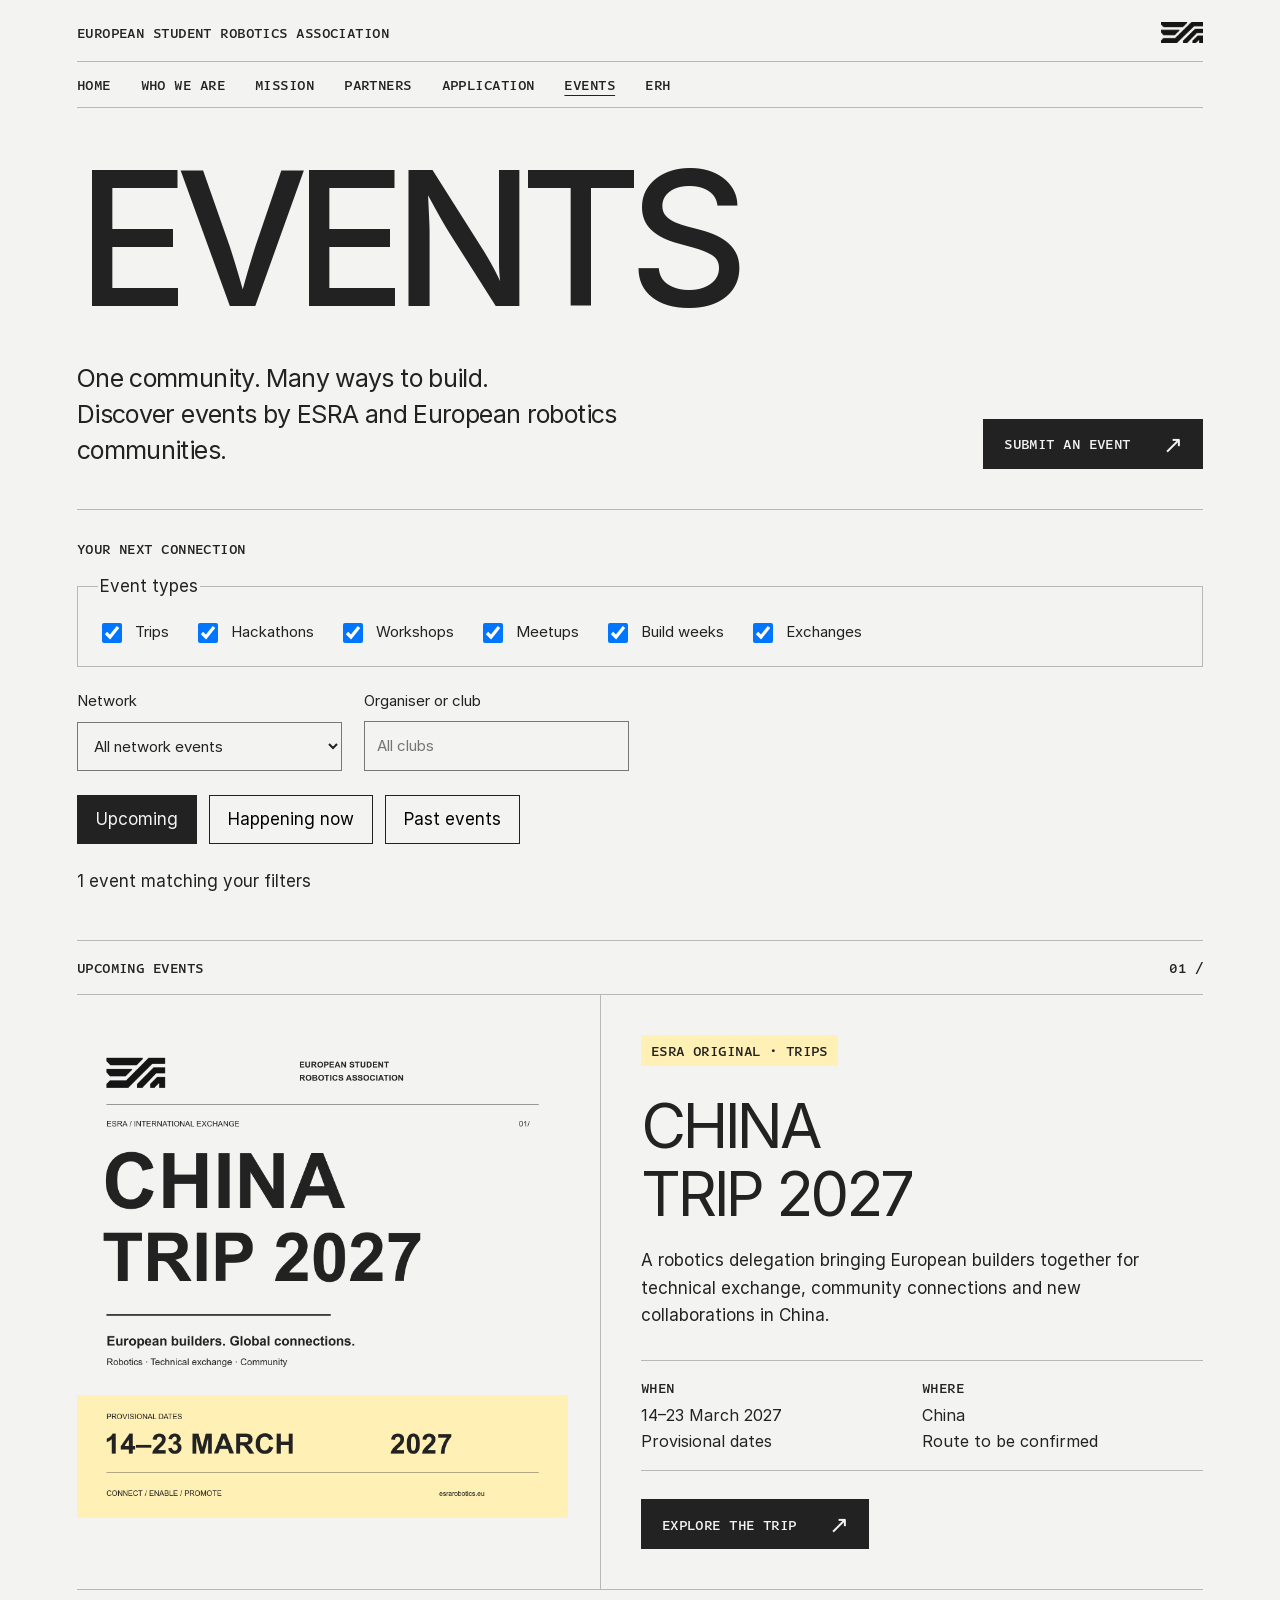
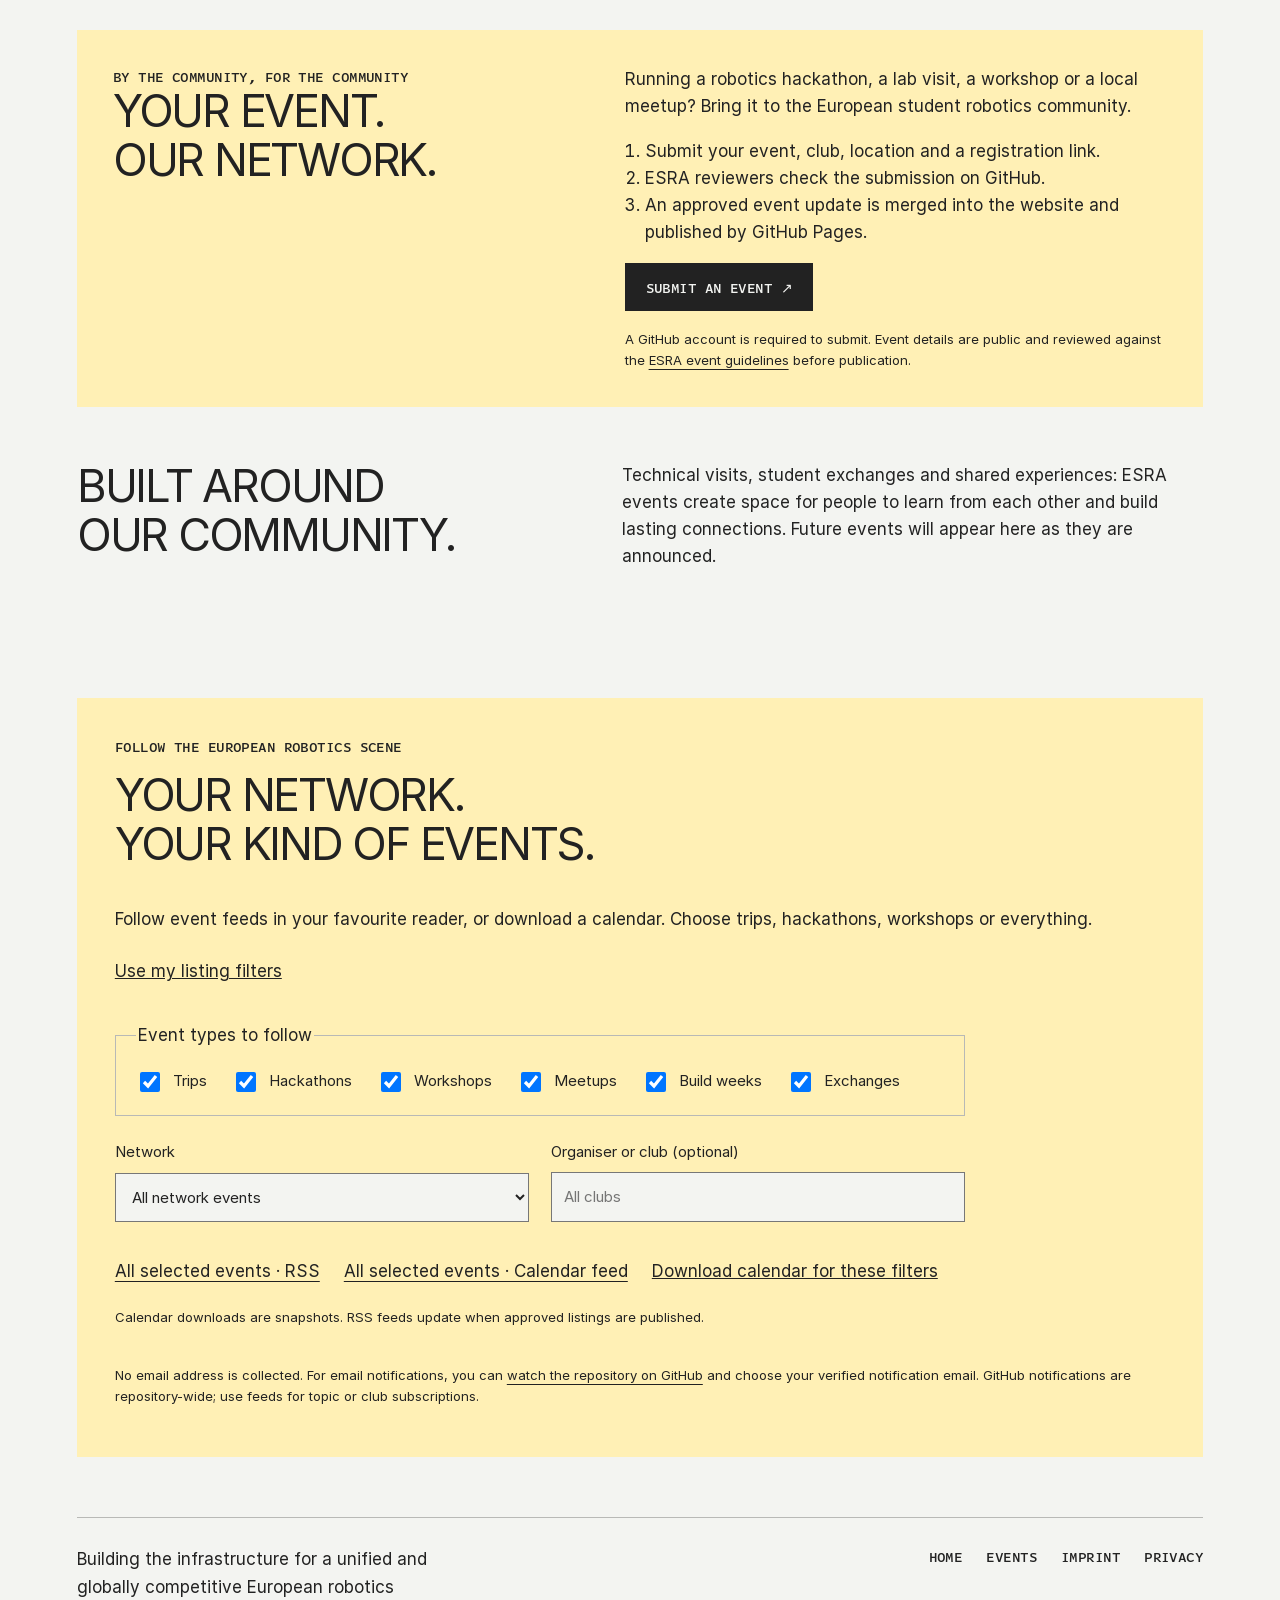
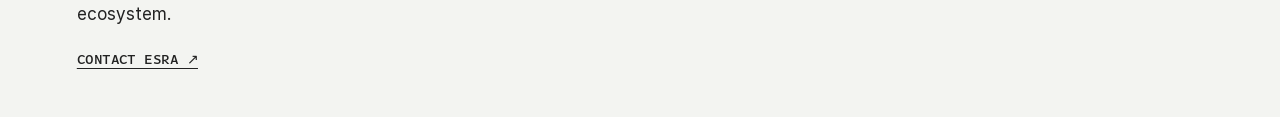
==== commit 7e7f8a34: "Use static event submissions, GitHub review and feed subscriptions" ====
--- a/events/index.html
+++ b/events/index.html
@@ -15,7 +15,7 @@
   <meta name="twitter:card" content="summary_large_image">
   <link rel="icon" href="/assets/images/mvNehTD46OVNZp0IWWv0jzUprWM.png">
   <link rel="stylesheet" href="/assets/css/events.css">
-<script type="module" src="/assets/js/events.mjs"></script></head>
+<script type="module" src="/assets/js/events.mjs"></script><link rel="alternate" type="application/rss+xml" title="ESRA events" href="/events/feeds/all.xml"></head>
 <body class="events-page">
   <a class="skip" href="/events/#main-content">Skip to content</a>
   <div class="shell">
@@ -41,9 +41,8 @@
           <a class="button mono" href="/events/china-trip-2027/">Explore the trip <span aria-hidden="true">↗</span></a>
         </div>
       </article><div id="community-events" class="event-collection"></div><p id="empty-events" class="empty-state" hidden>No events match these filters. Try another type, organiser or period.</p><noscript><p>Enable JavaScript to filter events and load approved community listings. The featured trip is available above.</p></noscript>
-      <section class="community publish-block" aria-labelledby="publish-title"><div><p class="mono">By the community, for the community</p><h2 id="publish-title">YOUR EVENT.<br>OUR NETWORK.</h2></div><div><p>Running a robotics hackathon, a lab visit, a workshop or a local meetup? Bring it to the European student robotics community.</p><ol><li>Submit your event, club, location and a registration link.</li><li>Trusted ESRA reviewers check relevance, organiser and practical details.</li><li>Approved events are published here, clearly credited to their organisers.</li></ol><a class="button mono" href="/events/submit/">Submit an event ↗</a><p class="small">No GitHub account needed. Every event is reviewed against the <a href="/events/rules/">ESRA event guidelines</a> before publication.</p></div></section><section class="community" aria-labelledby="community-title"><h2 id="community-title">BUILT AROUND<br>OUR COMMUNITY.</h2><div><p>Technical visits, student exchanges and shared experiences: ESRA events create space for people to learn from each other and build lasting connections. Future events will appear here as they are announced.</p></div></section>
-<section class="newsletter" id="newsletter"><p class="mono">Stay in the loop</p><h2>YOUR NETWORK.<br>YOUR KIND OF EVENTS.</h2><p>Trips, hackathons, workshops or everything. Choose the European robotics events you want to hear about.</p><button class="text-button" type="button" id="copy-filters">Use my listing filters</button><form id="subscribe-form"><label>Email<input name="email" type="email" autocomplete="email" required maxlength="254"></label><fieldset id="newsletter-types"><legend>Send me updates about</legend></fieldset><div class="filter-grid"><label>Network<select name="origin"><option value="all">All network events</option><option value="original">ESRA Originals</option><option value="community">Community events</option></select></label><label>Organiser or club (optional)<input name="club" maxlength="100" placeholder="All clubs"></label></div><label class="check"><input name="consent" type="checkbox" required>I agree to receive the selected ESRA event newsletter. I can change preferences or unsubscribe at any time.</label><p class="small">We use your email and preferences for this newsletter. Confirmation is required. <a href="/events/rules/#privacy">Event service privacy</a>.</p><button class="button mono" type="submit" disabled>Subscribe to events ↗</button><p class="form-status" role="status" aria-live="polite"></p></form><p id="service-state" class="small" role="status">Checking subscription availability…</p></section></main>
-    <footer class="footer">
+      <section class="community publish-block" aria-labelledby="publish-title"><div><p class="mono">By the community, for the community</p><h2 id="publish-title">YOUR EVENT.<br>OUR NETWORK.</h2></div><div><p>Running a robotics hackathon, a lab visit, a workshop or a local meetup? Bring it to the European student robotics community.</p><ol><li>Submit your event, club, location and a registration link.</li><li>ESRA reviewers check the submission on GitHub.</li><li>An approved event update is merged into the website and published by GitHub Pages.</li></ol><a class="button mono" href="/events/submit/">Submit an event ↗</a><p class="small">A GitHub account is required to submit. Event details are public and reviewed against the <a href="/events/rules/">ESRA event guidelines</a> before publication.</p></div></section><section class="community" aria-labelledby="community-title"><h2 id="community-title">BUILT AROUND<br>OUR COMMUNITY.</h2><div><p>Technical visits, student exchanges and shared experiences: ESRA events create space for people to learn from each other and build lasting connections. Future events will appear here as they are announced.</p></div></section>
+<section class="newsletter" id="newsletter"><p class="mono">Follow the European robotics scene</p><h2>YOUR NETWORK.<br>YOUR KIND OF EVENTS.</h2><p>Follow event feeds in your favourite reader, or download a calendar. Choose trips, hackathons, workshops or everything.</p><button class="text-button" type="button" id="copy-filters">Use my listing filters</button><form id="subscribe-form"><fieldset id="newsletter-types"><legend>Event types to follow</legend></fieldset><div class="filter-grid"><label>Network<select name="origin"><option value="all">All network events</option><option value="original">ESRA Originals</option><option value="community">Community events</option></select></label><label>Organiser or club (optional)<input name="club" maxlength="100" placeholder="All clubs"></label></div></form><div id="subscription-links" class="subscription-links" aria-live="polite"></div><p class="small">No email address is collected. For email notifications, you can <a href="https://github.com/ESRA-Robotics/website">watch the repository on GitHub</a> and choose your verified notification email. GitHub notifications are repository-wide; use feeds for topic or club subscriptions.</p></section></main>    <footer class="footer">
       <div><p>Building the infrastructure for a unified and globally competitive European robotics ecosystem.</p><a class="mono" href="mailto:info@esrarobotics.eu">Contact ESRA ↗</a></div>
       <nav class="mono" aria-label="Footer navigation"><a href="/">Home</a><a href="/events/">Events</a><a href="/imprint/">Imprint</a><a href="/imprint/#privacy">Privacy</a></nav>
     </footer>
--- a/assets/css/events.css
+++ b/assets/css/events.css
@@ -168,3 +168,5 @@
 @media(max-width:809px){ .events-page .newsletter { padding:24px; } }
 
 .events-page #listing-types { grid-column:1 / -1; }
+.events-page .subscription-links { display:flex; flex-wrap:wrap; align-items:center; gap:14px 24px; margin:24px 0; }
+.events-page .subscription-links > p { flex-basis:100%; }
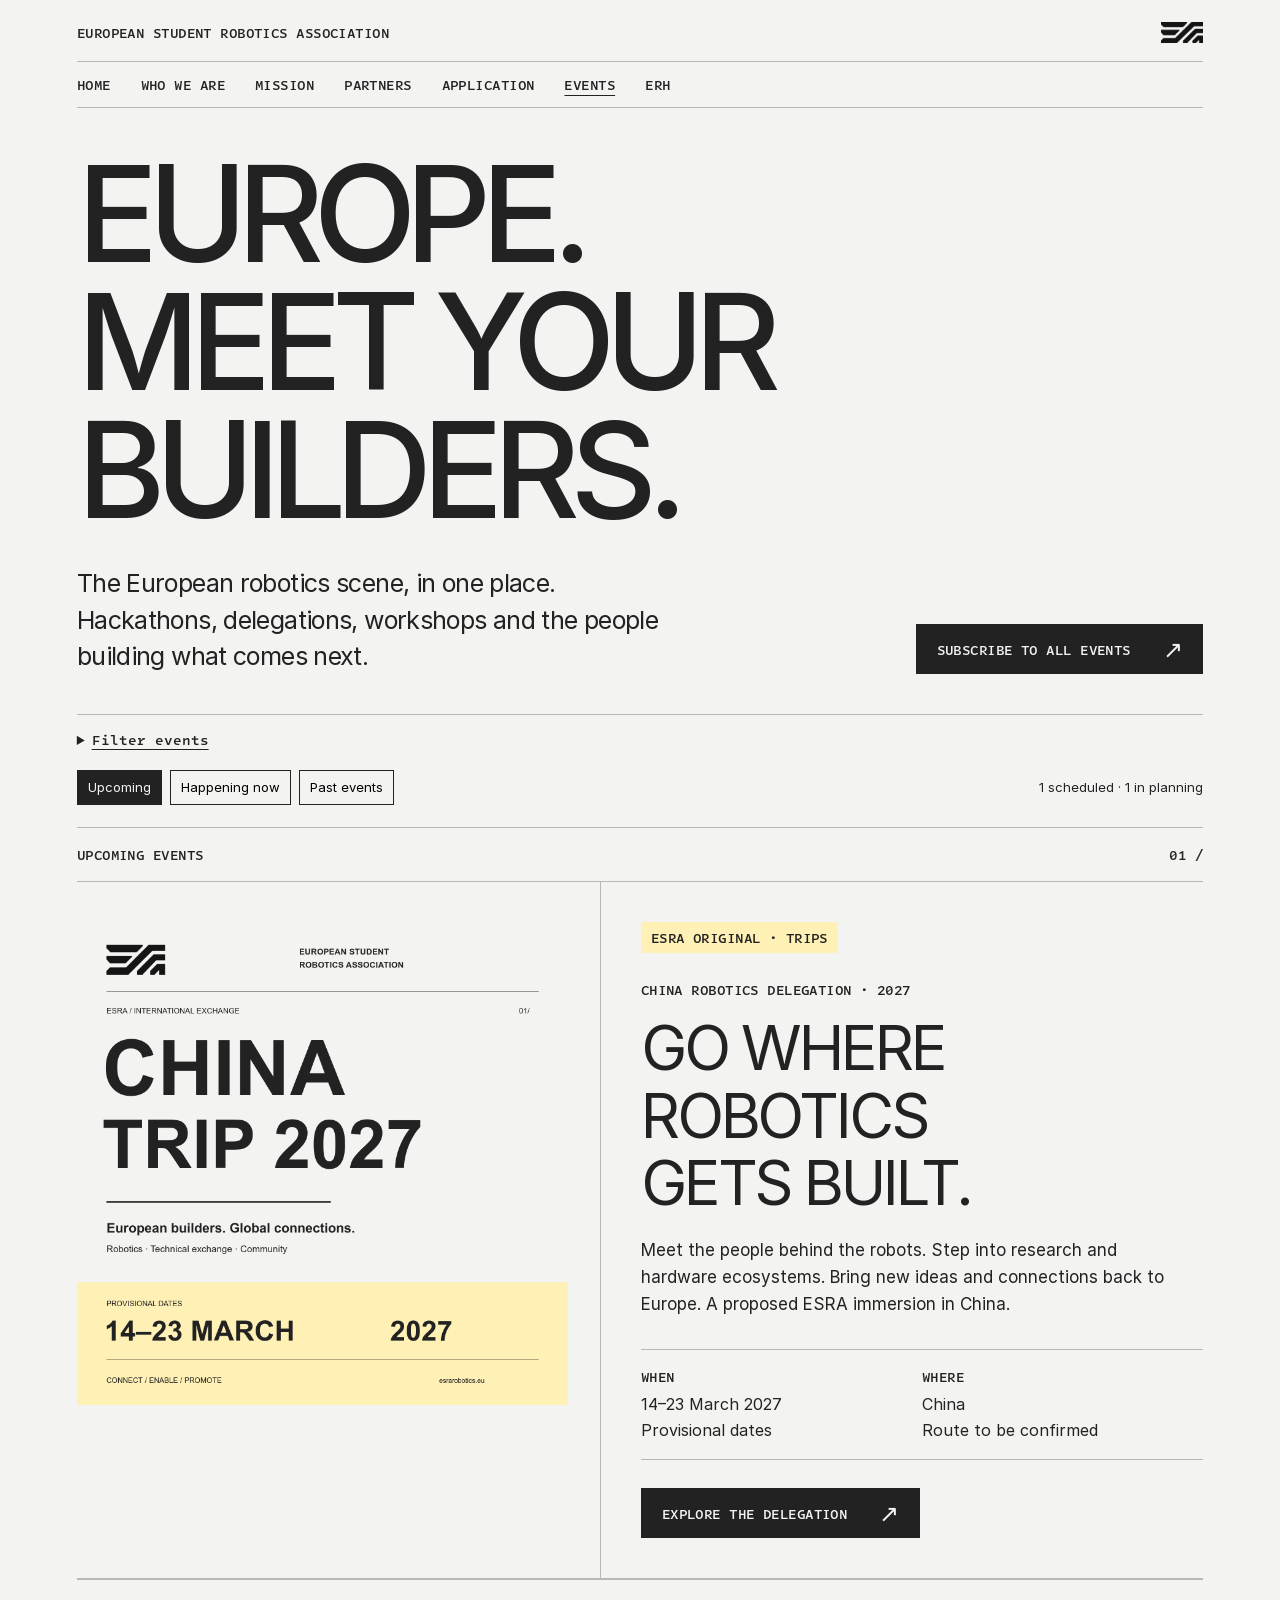
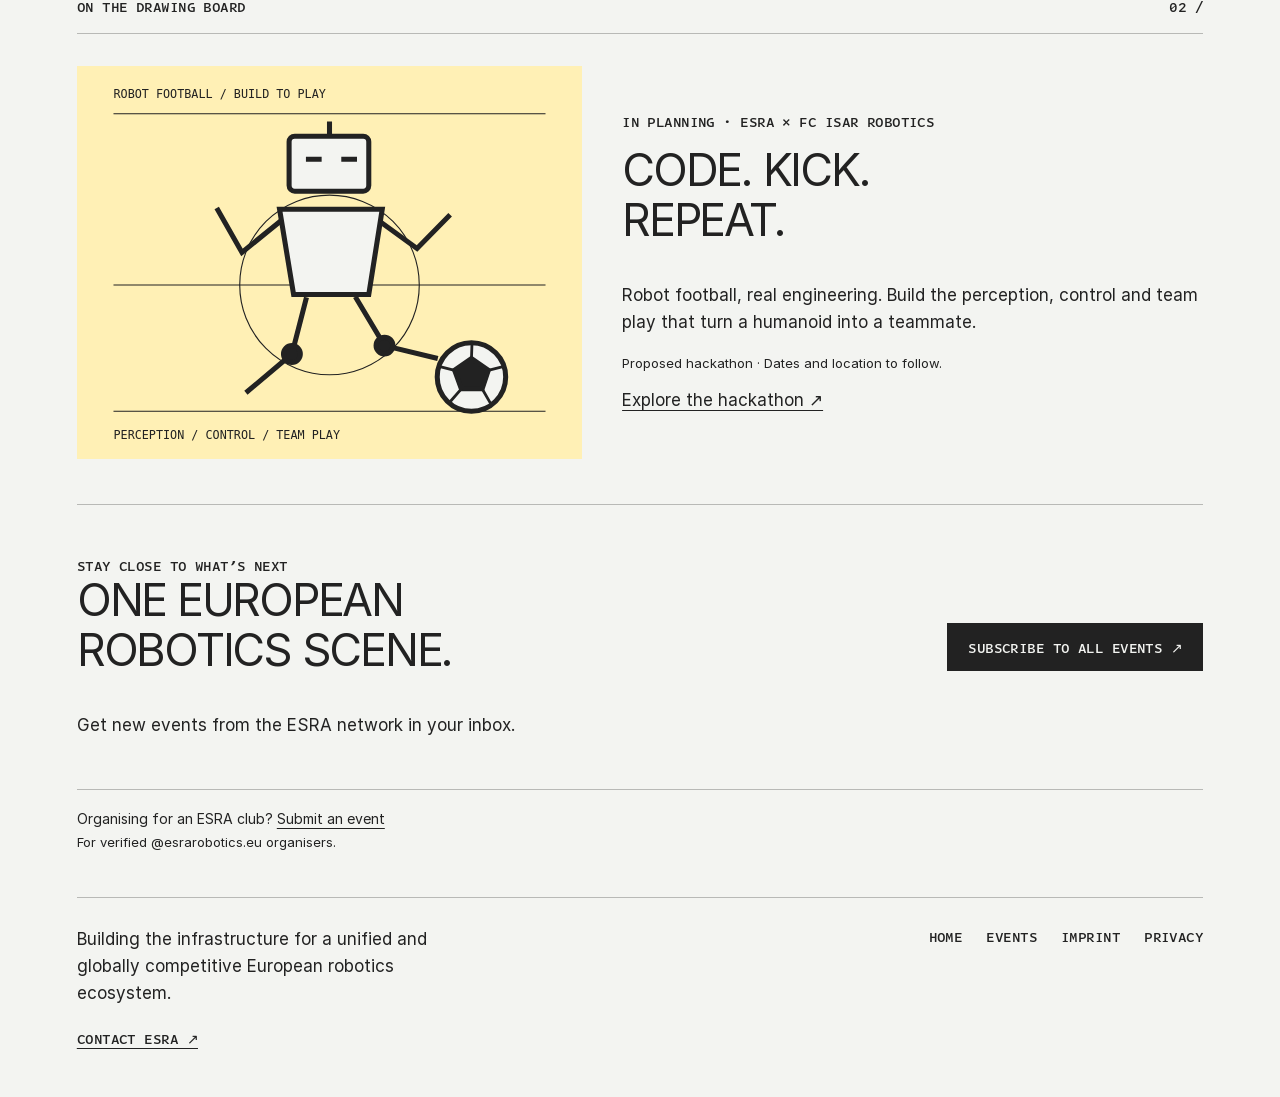
==== commit 6c7e2f9e: "Simplify event discovery and prepare verified email subscriptions" ====
--- a/events/index.html
+++ b/events/index.html
@@ -29,20 +29,19 @@
       </nav>
     </header>
     <main id="main-content">
-      <h1>EVENTS</h1>
-      <div class="intro"><p>One community. Many ways to build.<br>Discover events by ESRA and European robotics communities.</p><a class="button mono" href="/events/submit/">Submit an event <span aria-hidden="true">↗</span></a></div>
-<section class="discovery" aria-label="Find an event"><p class="mono">Your next connection</p><div class="filter-grid"><fieldset id="listing-types"><legend>Event types</legend></fieldset><label>Network<select id="origin-filter"><option value="all">All network events</option><option value="original">ESRA Originals</option><option value="community">Community events</option></select></label><label>Organiser or club<input id="club-filter" type="search" maxlength="100" placeholder="All clubs"></label></div><div class="period-tabs" role="group" aria-label="Event period"><button type="button" data-period="upcoming" aria-pressed="true">Upcoming</button><button type="button" data-period="current" aria-pressed="false">Happening now</button><button type="button" data-period="past" aria-pressed="false">Past events</button></div><p id="result-count" role="status" aria-live="polite">Explore upcoming ESRA and community events.</p></section><div class="section-bar mono"><p id="period-heading">Upcoming events</p><p>01 /</p></div>      <article id="china-feature" class="feature" aria-labelledby="china-title">
+      <h1>EUROPE.<br>MEET YOUR<br>BUILDERS.</h1>
+      <div class="intro"><p>The European robotics scene, in one place.<br>Hackathons, delegations, workshops and the people building what comes next.</p><button class="button mono" type="button" data-open-newsletter>Subscribe to all events <span aria-hidden="true">↗</span></button></div>
+<section class="discovery" aria-label="Find an event"><details class="quiet-filters"><summary>Filter events</summary><div class="filter-grid"><fieldset id="listing-types"><legend>Event types</legend></fieldset><label>Network<select id="origin-filter"><option value="all">All network events</option><option value="original">ESRA Originals</option><option value="community">Community events</option></select></label><label>Organiser or club<input id="club-filter" type="search" maxlength="100" placeholder="All clubs"></label></div></details><div class="period-tabs" role="group" aria-label="Event period"><button type="button" data-period="upcoming" aria-pressed="true">Upcoming</button><button type="button" data-period="current" aria-pressed="false">Happening now</button><button type="button" data-period="past" aria-pressed="false">Past events</button></div><p id="result-count" role="status" aria-live="polite">Explore upcoming ESRA and community events.</p></section><div class="section-bar mono"><p id="period-heading">Upcoming events</p><p>01 /</p></div>      <article id="china-feature" class="feature" aria-labelledby="china-title">
         <a class="feature-art" href="/events/china-trip-2027/" aria-label="Explore the China Trip 2027"><img class="cover" src="/assets/images/esra-china-trip-cover.png" width="1600" height="1600" alt="China Trip 2027. European builders. Global connections. Provisional dates: 14–23 March 2027."></a>
         <div class="feature-copy">
           <span class="status mono">ESRA Original · Trips</span>
-          <h2 id="china-title">CHINA<br>TRIP 2027</h2>
-          <p>A robotics delegation bringing European builders together for technical exchange, community connections and new collaborations in China.</p>
+          <p class="mono">China Robotics Delegation · 2027</p><h2 id="china-title">GO WHERE<br>ROBOTICS<br>GETS BUILT.</h2>
+          <p>Meet the people behind the robots. Step into research and hardware ecosystems. Bring new ideas and connections back to Europe. A proposed ESRA immersion in China.</p>
           <dl class="facts"><div><dt class="mono">When</dt><dd>14–23 March 2027<br>Provisional dates</dd></div><div><dt class="mono">Where</dt><dd>China<br>Route to be confirmed</dd></div></dl>
-          <a class="button mono" href="/events/china-trip-2027/">Explore the trip <span aria-hidden="true">↗</span></a>
+          <a class="button mono" href="/events/china-trip-2027/">Explore the delegation <span aria-hidden="true">↗</span></a>
         </div>
       </article><div id="community-events" class="event-collection"></div><p id="empty-events" class="empty-state" hidden>No events match these filters. Try another type, organiser or period.</p><noscript><p>Enable JavaScript to filter events and load approved community listings. The featured trip is available above.</p></noscript>
-      <section class="community publish-block" aria-labelledby="publish-title"><div><p class="mono">By the community, for the community</p><h2 id="publish-title">YOUR EVENT.<br>OUR NETWORK.</h2></div><div><p>Running a robotics hackathon, a lab visit, a workshop or a local meetup? Bring it to the European student robotics community.</p><ol><li>Submit your event, club, location and a registration link.</li><li>ESRA reviewers check the submission on GitHub.</li><li>An approved event update is merged into the website and published by GitHub Pages.</li></ol><a class="button mono" href="/events/submit/">Submit an event ↗</a><p class="small">A GitHub account is required to submit. Event details are public and reviewed against the <a href="/events/rules/">ESRA event guidelines</a> before publication.</p></div></section><section class="community" aria-labelledby="community-title"><h2 id="community-title">BUILT AROUND<br>OUR COMMUNITY.</h2><div><p>Technical visits, student exchanges and shared experiences: ESRA events create space for people to learn from each other and build lasting connections. Future events will appear here as they are announced.</p></div></section>
-<section class="newsletter" id="newsletter"><p class="mono">Follow the European robotics scene</p><h2>YOUR NETWORK.<br>YOUR KIND OF EVENTS.</h2><p>Follow event feeds in your favourite reader, or download a calendar. Choose trips, hackathons, workshops or everything.</p><button class="text-button" type="button" id="copy-filters">Use my listing filters</button><form id="subscribe-form"><fieldset id="newsletter-types"><legend>Event types to follow</legend></fieldset><div class="filter-grid"><label>Network<select name="origin"><option value="all">All network events</option><option value="original">ESRA Originals</option><option value="community">Community events</option></select></label><label>Organiser or club (optional)<input name="club" maxlength="100" placeholder="All clubs"></label></div></form><div id="subscription-links" class="subscription-links" aria-live="polite"></div><p class="small">No email address is collected. For email notifications, you can <a href="https://github.com/ESRA-Robotics/website">watch the repository on GitHub</a> and choose your verified notification email. GitHub notifications are repository-wide; use feeds for topic or club subscriptions.</p></section></main>    <footer class="footer">
+      <section id="planned-events" class="planned-events" aria-labelledby="planning-title"><div class="section-bar mono"><p id="planning-title">On the drawing board</p><p>02 /</p></div><article class="hackathon-feature"><a href="/events/robot-football-hackathon/"><img src="/assets/images/robot-football.svg" width="900" height="700" alt="Illustration of a humanoid robot kicking a football" loading="lazy"></a><div><p class="mono">In planning · ESRA × FC Isar Robotics</p><h2>CODE. KICK.<br>REPEAT.</h2><p>Robot football, real engineering. Build the perception, control and team play that turn a humanoid into a teammate.</p><p class="small">Proposed hackathon · Dates and location to follow.</p><a class="text-button" href="/events/robot-football-hackathon/">Explore the hackathon ↗</a></div></article></section><section class="follow-banner"><div><p class="mono">Stay close to what’s next</p><h2>ONE EUROPEAN<br>ROBOTICS SCENE.</h2><p>Get new events from the ESRA network in your inbox.</p></div><button class="button mono" type="button" data-open-newsletter>Subscribe to all events ↗</button></section><p class="organiser-link">Organising for an ESRA club? <a href="/events/submit/">Submit an event</a><br><span class="small">For verified @esrarobotics.eu organisers.</span></p><dialog id="newsletter-dialog" aria-labelledby="newsletter-title"><button class="dialog-close" type="button" data-close-newsletter aria-label="Close newsletter signup">×</button><p class="mono">The European robotics network</p><h2 id="newsletter-title">BE THERE<br>FOR WHAT’S NEXT.</h2><p>New trips, hackathons, workshops and exchanges. One email list for the whole scene.</p><form id="newsletter-form"><label>Your email<input type="email" name="email" autocomplete="email" required maxlength="254" placeholder="you@example.eu"></label><label class="check"><input type="checkbox" name="consent" required>I’d like ESRA event updates. I can unsubscribe in any email.</label><label class="honeypot" aria-hidden="true">Leave empty<input name="website" tabindex="-1" autocomplete="off"></label><button class="button mono" type="submit">Subscribe to all events ↗</button><p class="form-status" role="status" aria-live="polite"></p></form><p class="small">Confirm your address from the email we send. <a href="/events/rules/#privacy">Newsletter privacy</a>.</p><details class="feed-alternative"><summary>Prefer a feed or calendar?</summary><p><a href="/events/feeds/all.xml">All events RSS</a> · <a href="/events/feeds/all.ics">Calendar feed</a></p></details></dialog></main>    <footer class="footer">
       <div><p>Building the infrastructure for a unified and globally competitive European robotics ecosystem.</p><a class="mono" href="mailto:info@esrarobotics.eu">Contact ESRA ↗</a></div>
       <nav class="mono" aria-label="Footer navigation"><a href="/">Home</a><a href="/events/">Events</a><a href="/imprint/">Imprint</a><a href="/imprint/#privacy">Privacy</a></nav>
     </footer>
--- a/assets/css/events.css
+++ b/assets/css/events.css
@@ -170,3 +170,27 @@
 .events-page #listing-types { grid-column:1 / -1; }
 .events-page .subscription-links { display:flex; flex-wrap:wrap; align-items:center; gap:14px 24px; margin:24px 0; }
 .events-page .subscription-links > p { flex-basis:100%; }
+/* Attendee-first overview: one primary action, with organiser tools kept quiet. */
+.events-page main > h1:first-child { font-size:clamp(60px,10.5vw,150px); }
+.events-page .discovery { padding:14px 0; display:flex; flex-wrap:wrap; align-items:center; gap:12px 24px; }
+.events-page .quiet-filters { width:100%; }
+.events-page .quiet-filters summary { cursor:pointer; font:500 14px/1.5 "Events Mono",monospace; text-decoration:underline; text-underline-offset:4px; }
+.events-page .quiet-filters[open] .filter-grid { margin-top:20px; }
+.events-page .period-tabs { margin:8px 0; gap:8px; }
+.events-page .period-tabs button { padding:6px 10px; font-size:13px; }
+.events-page #result-count { margin:0 0 0 auto; font-size:13px; }
+.events-page .hackathon-feature { display:grid; grid-template-columns:1fr 1.15fr; gap:40px; padding:32px 0 45px; border-bottom:1px solid var(--rule); }
+.events-page .hackathon-feature img { width:100%; height:auto; display:block; }
+.events-page .hackathon-feature > div { align-self:center; }
+.events-page .follow-banner { display:flex; flex-wrap:wrap; align-items:center; justify-content:space-between; gap:30px; padding:50px 0; }
+.events-page .follow-banner p { margin-bottom:0; }
+.events-page .organiser-link { border-top:1px solid var(--rule); padding:18px 0 30px; font-size:14px; }
+.events-page dialog { width:min(92vw,560px); max-height:90vh; overflow:auto; border:1px solid #222; background:var(--paper); color:var(--ink); padding:38px; }
+.events-page dialog::backdrop { background:rgb(0 0 0 / .55); }
+.events-page dialog h2 { font-size:clamp(30px,4vw,45px); }
+.events-page .dialog-close { position:absolute; top:10px; right:14px; background:none; border:0; font-size:32px; color:var(--ink); }
+.events-page #newsletter-form { display:grid; gap:22px; margin:25px 0; }
+.events-page .feed-alternative { margin-top:25px; font-size:13px; }
+.events-page .detail-hero #trip-title { font-size:clamp(44px,5.4vw,82px); }
+.events-page .trip-promise { padding:45px 0; border-top:1px solid var(--rule); }
+@media(max-width:809px){ .events-page .hackathon-feature { grid-template-columns:1fr; gap:24px; } .events-page dialog { padding:28px 22px; } .events-page #result-count { margin-left:0; } }
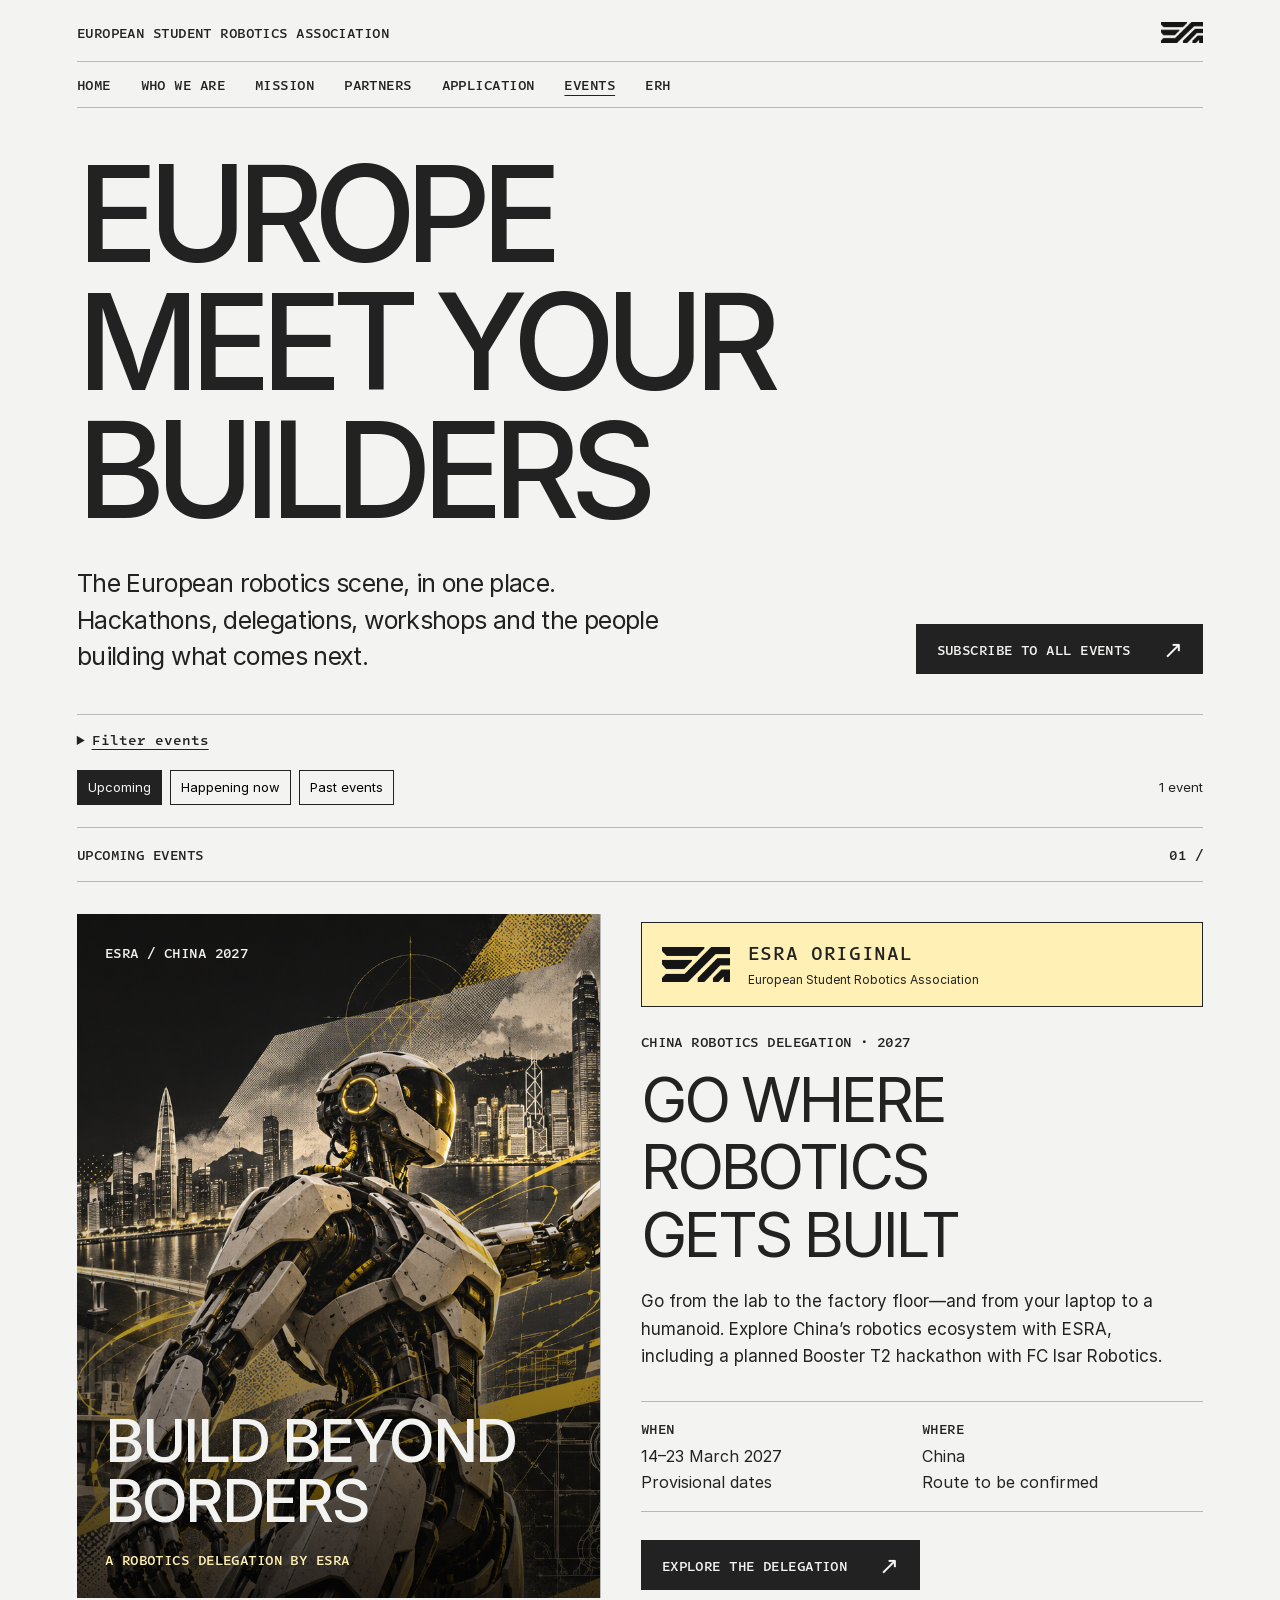
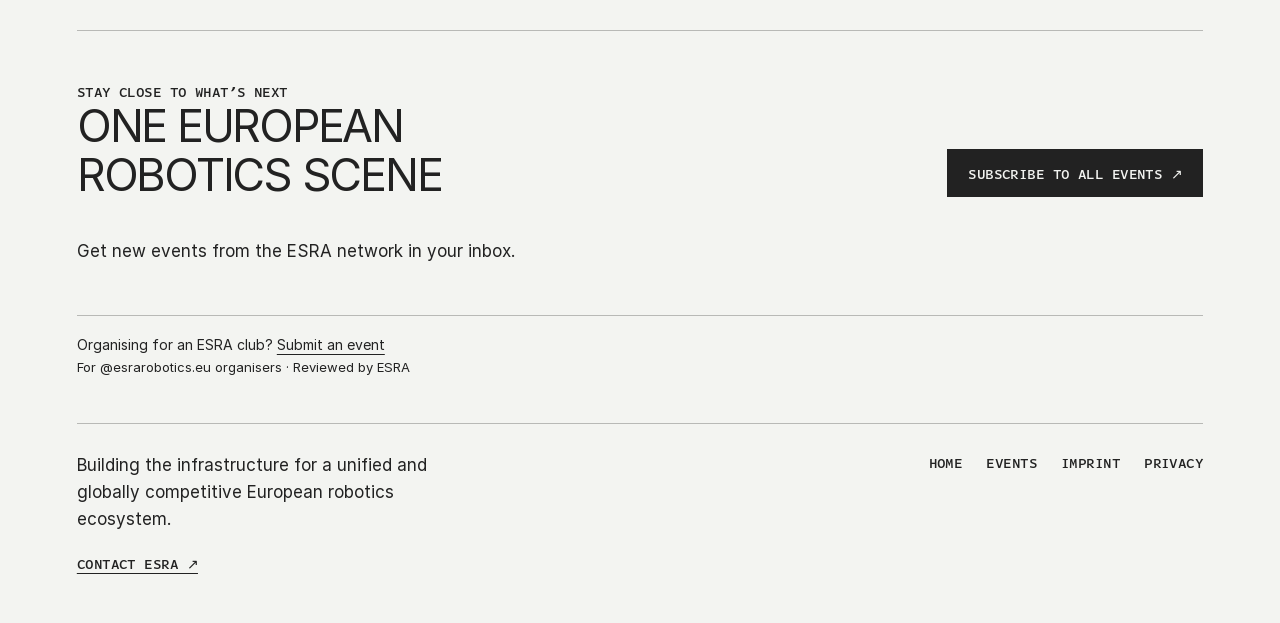
==== commit 8fbb0446: "Strengthen ESRA China identity and simplify event participation" ====
--- a/events/index.html
+++ b/events/index.html
@@ -29,19 +29,19 @@
       </nav>
     </header>
     <main id="main-content">
-      <h1>EUROPE.<br>MEET YOUR<br>BUILDERS.</h1>
+      <h1>EUROPE<br>MEET YOUR<br>BUILDERS</h1>
       <div class="intro"><p>The European robotics scene, in one place.<br>Hackathons, delegations, workshops and the people building what comes next.</p><button class="button mono" type="button" data-open-newsletter>Subscribe to all events <span aria-hidden="true">↗</span></button></div>
 <section class="discovery" aria-label="Find an event"><details class="quiet-filters"><summary>Filter events</summary><div class="filter-grid"><fieldset id="listing-types"><legend>Event types</legend></fieldset><label>Network<select id="origin-filter"><option value="all">All network events</option><option value="original">ESRA Originals</option><option value="community">Community events</option></select></label><label>Organiser or club<input id="club-filter" type="search" maxlength="100" placeholder="All clubs"></label></div></details><div class="period-tabs" role="group" aria-label="Event period"><button type="button" data-period="upcoming" aria-pressed="true">Upcoming</button><button type="button" data-period="current" aria-pressed="false">Happening now</button><button type="button" data-period="past" aria-pressed="false">Past events</button></div><p id="result-count" role="status" aria-live="polite">Explore upcoming ESRA and community events.</p></section><div class="section-bar mono"><p id="period-heading">Upcoming events</p><p>01 /</p></div>      <article id="china-feature" class="feature" aria-labelledby="china-title">
-        <a class="feature-art" href="/events/china-trip-2027/" aria-label="Explore the China Trip 2027"><img class="cover" src="/assets/images/esra-china-trip-cover.png" width="1600" height="1600" alt="China Trip 2027. European builders. Global connections. Provisional dates: 14–23 March 2027."></a>
+        <a class="feature-art china-cover" href="/events/china-trip-2027/" aria-label="Explore ESRA’s China robotics delegation"><img class="cover" src="/assets/images/esra-china-trip-cover.png" width="1536" height="1024" alt="Concept illustration of a humanoid robot, engineering labs and China’s skyline"><div class="cover-caption"><span class="mono">ESRA / CHINA 2027</span><strong>BUILD BEYOND<br>BORDERS</strong><span class="mono">A robotics delegation by ESRA</span></div></a>
         <div class="feature-copy">
-          <span class="status mono">ESRA Original · Trips</span>
-          <p class="mono">China Robotics Delegation · 2027</p><h2 id="china-title">GO WHERE<br>ROBOTICS<br>GETS BUILT.</h2>
-          <p>Meet the people behind the robots. Step into research and hardware ecosystems. Bring new ideas and connections back to Europe. A proposed ESRA immersion in China.</p>
+          <div class="original-brand"><img src="/assets/images/sB4uRcxfpt5K2ulBtDdwfwjLNY4.png" width="870" height="443" alt="ESRA"><div><strong class="mono">ESRA ORIGINAL</strong><span>European Student Robotics Association</span></div></div>
+          <p class="mono">China Robotics Delegation · 2027</p><h2 id="china-title">GO WHERE<br>ROBOTICS<br>GETS BUILT</h2>
+          <p>Go from the lab to the factory floor—and from your laptop to a humanoid. Explore China’s robotics ecosystem with ESRA, including a planned Booster T2 hackathon with FC Isar Robotics.</p>
           <dl class="facts"><div><dt class="mono">When</dt><dd>14–23 March 2027<br>Provisional dates</dd></div><div><dt class="mono">Where</dt><dd>China<br>Route to be confirmed</dd></div></dl>
           <a class="button mono" href="/events/china-trip-2027/">Explore the delegation <span aria-hidden="true">↗</span></a>
         </div>
       </article><div id="community-events" class="event-collection"></div><p id="empty-events" class="empty-state" hidden>No events match these filters. Try another type, organiser or period.</p><noscript><p>Enable JavaScript to filter events and load approved community listings. The featured trip is available above.</p></noscript>
-      <section id="planned-events" class="planned-events" aria-labelledby="planning-title"><div class="section-bar mono"><p id="planning-title">On the drawing board</p><p>02 /</p></div><article class="hackathon-feature"><a href="/events/robot-football-hackathon/"><img src="/assets/images/robot-football.svg" width="900" height="700" alt="Illustration of a humanoid robot kicking a football" loading="lazy"></a><div><p class="mono">In planning · ESRA × FC Isar Robotics</p><h2>CODE. KICK.<br>REPEAT.</h2><p>Robot football, real engineering. Build the perception, control and team play that turn a humanoid into a teammate.</p><p class="small">Proposed hackathon · Dates and location to follow.</p><a class="text-button" href="/events/robot-football-hackathon/">Explore the hackathon ↗</a></div></article></section><section class="follow-banner"><div><p class="mono">Stay close to what’s next</p><h2>ONE EUROPEAN<br>ROBOTICS SCENE.</h2><p>Get new events from the ESRA network in your inbox.</p></div><button class="button mono" type="button" data-open-newsletter>Subscribe to all events ↗</button></section><p class="organiser-link">Organising for an ESRA club? <a href="/events/submit/">Submit an event</a><br><span class="small">For verified @esrarobotics.eu organisers.</span></p><dialog id="newsletter-dialog" aria-labelledby="newsletter-title"><button class="dialog-close" type="button" data-close-newsletter aria-label="Close newsletter signup">×</button><p class="mono">The European robotics network</p><h2 id="newsletter-title">BE THERE<br>FOR WHAT’S NEXT.</h2><p>New trips, hackathons, workshops and exchanges. One email list for the whole scene.</p><form id="newsletter-form"><label>Your email<input type="email" name="email" autocomplete="email" required maxlength="254" placeholder="you@example.eu"></label><label class="check"><input type="checkbox" name="consent" required>I’d like ESRA event updates. I can unsubscribe in any email.</label><label class="honeypot" aria-hidden="true">Leave empty<input name="website" tabindex="-1" autocomplete="off"></label><button class="button mono" type="submit">Subscribe to all events ↗</button><p class="form-status" role="status" aria-live="polite"></p></form><p class="small">Confirm your address from the email we send. <a href="/events/rules/#privacy">Newsletter privacy</a>.</p><details class="feed-alternative"><summary>Prefer a feed or calendar?</summary><p><a href="/events/feeds/all.xml">All events RSS</a> · <a href="/events/feeds/all.ics">Calendar feed</a></p></details></dialog></main>    <footer class="footer">
+      <section class="follow-banner"><div><p class="mono">Stay close to what’s next</p><h2>ONE EUROPEAN<br>ROBOTICS SCENE</h2><p>Get new events from the ESRA network in your inbox.</p></div><button class="button mono" type="button" data-open-newsletter>Subscribe to all events ↗</button></section><p class="organiser-link">Organising for an ESRA club? <a href="/events/submit/">Submit an event</a><br><span class="small">For @esrarobotics.eu organisers · Reviewed by ESRA</span></p><dialog id="newsletter-dialog" aria-labelledby="newsletter-title"><button class="dialog-close" type="button" data-close-newsletter aria-label="Close newsletter signup">×</button><p class="mono">The European robotics network</p><h2 id="newsletter-title">BE THERE<br>FOR WHAT’S NEXT</h2><p>New trips, hackathons, workshops and exchanges. One email list for the whole scene.</p><form id="newsletter-form"><label>Your email<input type="email" name="email" autocomplete="email" required maxlength="254" placeholder="you@example.eu"></label><label class="check"><input type="checkbox" name="consent" required>I’d like ESRA event updates. I can unsubscribe in any email.</label><label class="honeypot" aria-hidden="true">Leave empty<input name="website" tabindex="-1" autocomplete="off"></label><button class="button mono" type="submit">Subscribe to all events ↗</button><p class="form-status" role="status" aria-live="polite"></p></form><p class="small">Confirm your address from the email we send. <a href="/events/rules/#privacy">Newsletter privacy</a>.</p><details class="feed-alternative"><summary>Prefer a feed or calendar?</summary><p><a href="/events/feeds/all.xml">All events RSS</a> · <a href="/events/feeds/all.ics">Calendar feed</a></p></details></dialog></main>    <footer class="footer">
       <div><p>Building the infrastructure for a unified and globally competitive European robotics ecosystem.</p><a class="mono" href="mailto:info@esrarobotics.eu">Contact ESRA ↗</a></div>
       <nav class="mono" aria-label="Footer navigation"><a href="/">Home</a><a href="/events/">Events</a><a href="/imprint/">Imprint</a><a href="/imprint/#privacy">Privacy</a></nav>
     </footer>
--- a/assets/css/events.css
+++ b/assets/css/events.css
@@ -194,3 +194,36 @@
 .events-page .detail-hero #trip-title { font-size:clamp(44px,5.4vw,82px); }
 .events-page .trip-promise { padding:45px 0; border-top:1px solid var(--rule); }
 @media(max-width:809px){ .events-page .hackathon-feature { grid-template-columns:1fr; gap:24px; } .events-page dialog { padding:28px 22px; } .events-page #result-count { margin-left:0; } }
+
+@media(min-width:600px){ .events-page #participant-form .filter-grid { grid-template-columns:repeat(2,minmax(0,1fr)); } }
+/* ESRA ownership and expedition art */
+.events-page .original-brand { display:flex; align-items:center; gap:18px; background:var(--yellow); border:1px solid var(--ink); padding:16px 20px; margin-bottom:24px; width:100%; }
+.events-page .original-brand img { width:68px; height:auto; flex-shrink:0; }
+.events-page .original-brand strong { display:block; font-size:19px; letter-spacing:.035em; }
+.events-page .original-brand span { display:block; font-size:12px; margin-top:3px; }
+.events-page .china-cover { position:relative; padding:0; margin:32px 0; overflow:hidden; background:var(--ink); color:var(--paper); min-height:580px; }
+.events-page .china-cover > .cover { height:100%; min-height:580px; object-fit:cover; object-position:60% center; }
+.events-page .cover-caption { position:absolute; inset:0; padding:28px; display:flex; flex-direction:column; justify-content:space-between; background:linear-gradient(180deg,rgba(0,0,0,.25),transparent 35%,rgba(0,0,0,.8)); }
+.events-page .cover-caption strong { margin-top:auto; font-size:clamp(40px,4.7vw,70px); line-height:1; letter-spacing:-.045em; font-weight:500; }
+.events-page .cover-caption > span:last-child { color:var(--yellow); margin-top:18px; }
+.events-page .expedition-visual { background:var(--ink); }
+.events-page .expedition-visual > img { aspect-ratio:1/1; object-fit:cover; object-position:60% center; }
+.events-page .expedition-caption { padding:26px; color:var(--paper); }
+.events-page .expedition-caption p { padding:0; margin:22px 0; font-size:clamp(32px,3.5vw,50px); line-height:1; letter-spacing:-.04em; }
+.events-page .expedition-caption span { padding:0; color:var(--yellow); }
+.events-page .trip-edition { margin-bottom:22px; }
+.events-page .humanoid-hackathon { display:grid; grid-template-columns:1fr 1.15fr; gap:56px; padding:42px; background:var(--yellow); margin:12px 0 56px; border-top:6px solid var(--ink); }
+.events-page .humanoid-hackathon h2 { font-size:clamp(36px,4.8vw,68px); }
+.events-page .humanoid-hackathon .status { border:1px solid var(--ink); margin:8px 0; }
+.events-page .sprint-steps { list-style:none; padding:0; margin:28px 0; }
+.events-page .sprint-steps li { padding:14px 0; border-top:1px solid var(--rule); }
+.events-page .sprint-steps p { margin:8px 0 0; }
+.events-page .destination-panorama { width:100%; height:auto; margin-bottom:34px; }
+@media(max-width:809px){
+ .events-page .humanoid-hackathon { grid-template-columns:1fr; gap:20px; padding:26px; }
+ .events-page .china-cover { min-height:440px; margin:24px 0 0; }
+ .events-page .china-cover > .cover { min-height:440px; }
+ .events-page .original-brand { gap:12px; padding:14px; }
+ .events-page .original-brand img { width:52px; }
+ .events-page .original-brand strong { font-size:16px; }
+}
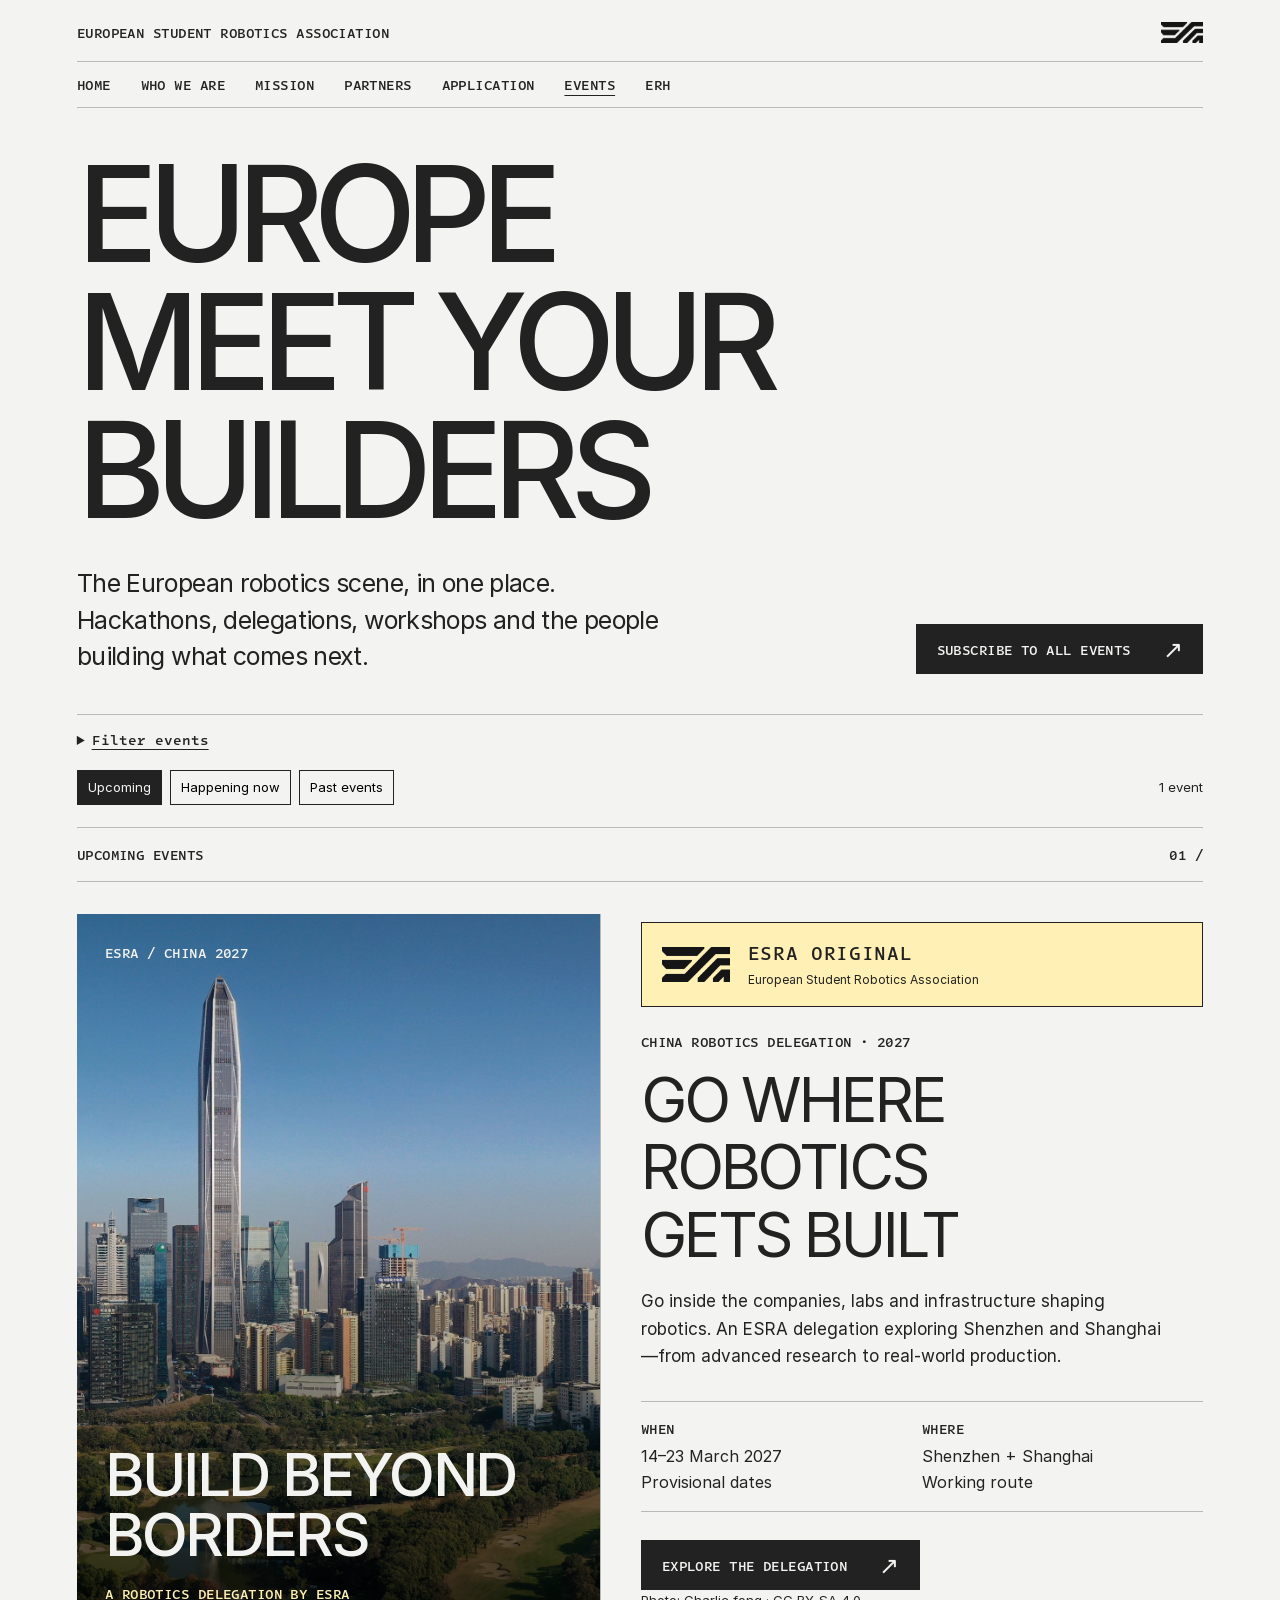
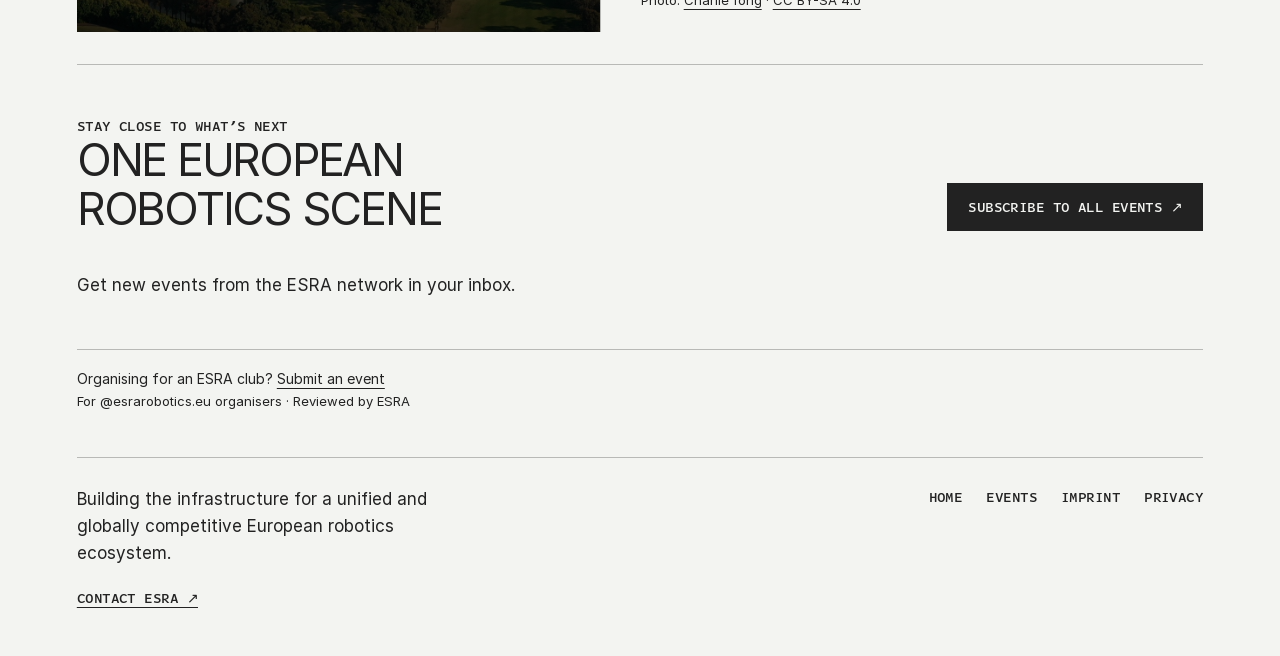
==== commit f0ed967e: "Refocus China delegation on industry visits with concise copy and real photography" ====
--- a/events/index.html
+++ b/events/index.html
@@ -11,7 +11,7 @@
   <meta property="og:title" content="Events | ESRA">
   <meta property="og:description" content="Explore upcoming ESRA events, technical exchanges and community gatherings, including the proposed China Trip 2027.">
   <meta property="og:url" content="https://esrarobotics.eu/events/">
-  <meta property="og:image" content="https://esrarobotics.eu/assets/images/esra-china-trip-cover.png">
+  <meta property="og:image" content="https://esrarobotics.eu/assets/images/shenzhen-futian.jpg">
   <meta name="twitter:card" content="summary_large_image">
   <link rel="icon" href="/assets/images/mvNehTD46OVNZp0IWWv0jzUprWM.png">
   <link rel="stylesheet" href="/assets/css/events.css">
@@ -32,13 +32,13 @@
       <h1>EUROPE<br>MEET YOUR<br>BUILDERS</h1>
       <div class="intro"><p>The European robotics scene, in one place.<br>Hackathons, delegations, workshops and the people building what comes next.</p><button class="button mono" type="button" data-open-newsletter>Subscribe to all events <span aria-hidden="true">↗</span></button></div>
 <section class="discovery" aria-label="Find an event"><details class="quiet-filters"><summary>Filter events</summary><div class="filter-grid"><fieldset id="listing-types"><legend>Event types</legend></fieldset><label>Network<select id="origin-filter"><option value="all">All network events</option><option value="original">ESRA Originals</option><option value="community">Community events</option></select></label><label>Organiser or club<input id="club-filter" type="search" maxlength="100" placeholder="All clubs"></label></div></details><div class="period-tabs" role="group" aria-label="Event period"><button type="button" data-period="upcoming" aria-pressed="true">Upcoming</button><button type="button" data-period="current" aria-pressed="false">Happening now</button><button type="button" data-period="past" aria-pressed="false">Past events</button></div><p id="result-count" role="status" aria-live="polite">Explore upcoming ESRA and community events.</p></section><div class="section-bar mono"><p id="period-heading">Upcoming events</p><p>01 /</p></div>      <article id="china-feature" class="feature" aria-labelledby="china-title">
-        <a class="feature-art china-cover" href="/events/china-trip-2027/" aria-label="Explore ESRA’s China robotics delegation"><img class="cover" src="/assets/images/esra-china-trip-cover.png" width="1536" height="1024" alt="Concept illustration of a humanoid robot, engineering labs and China’s skyline"><div class="cover-caption"><span class="mono">ESRA / CHINA 2027</span><strong>BUILD BEYOND<br>BORDERS</strong><span class="mono">A robotics delegation by ESRA</span></div></a>
+        <a class="feature-art china-cover" href="/events/china-trip-2027/" aria-label="Explore ESRA’s China robotics delegation"><img class="cover" src="/assets/images/shenzhen-futian.jpg" width="4899" height="1647" alt="Real photograph of Shenzhen’s Futian skyline"><div class="cover-caption"><span class="mono">ESRA / CHINA 2027</span><strong>BUILD BEYOND<br>BORDERS</strong><span class="mono">A robotics delegation by ESRA</span></div></a>
         <div class="feature-copy">
           <div class="original-brand"><img src="/assets/images/sB4uRcxfpt5K2ulBtDdwfwjLNY4.png" width="870" height="443" alt="ESRA"><div><strong class="mono">ESRA ORIGINAL</strong><span>European Student Robotics Association</span></div></div>
           <p class="mono">China Robotics Delegation · 2027</p><h2 id="china-title">GO WHERE<br>ROBOTICS<br>GETS BUILT</h2>
-          <p>Go from the lab to the factory floor—and from your laptop to a humanoid. Explore China’s robotics ecosystem with ESRA, including a planned Booster T2 hackathon with FC Isar Robotics.</p>
-          <dl class="facts"><div><dt class="mono">When</dt><dd>14–23 March 2027<br>Provisional dates</dd></div><div><dt class="mono">Where</dt><dd>China<br>Route to be confirmed</dd></div></dl>
-          <a class="button mono" href="/events/china-trip-2027/">Explore the delegation <span aria-hidden="true">↗</span></a>
+          <p>Go inside the companies, labs and infrastructure shaping robotics. An ESRA delegation exploring Shenzhen and Shanghai—from advanced research to real-world production.</p>
+          <dl class="facts"><div><dt class="mono">When</dt><dd>14–23 March 2027<br>Provisional dates</dd></div><div><dt class="mono">Where</dt><dd>Shenzhen + Shanghai<br>Working route</dd></div></dl>
+          <a class="button mono" href="/events/china-trip-2027/">Explore the delegation <span aria-hidden="true">↗</span></a><p class="small">Photo: <a href="https://commons.wikimedia.org/wiki/File:The_panorama_of_Futian_Shenzhen.jpg">Charlie fong</a> · <a href="https://creativecommons.org/licenses/by-sa/4.0/">CC BY-SA 4.0</a></p>
         </div>
       </article><div id="community-events" class="event-collection"></div><p id="empty-events" class="empty-state" hidden>No events match these filters. Try another type, organiser or period.</p><noscript><p>Enable JavaScript to filter events and load approved community listings. The featured trip is available above.</p></noscript>
       <section class="follow-banner"><div><p class="mono">Stay close to what’s next</p><h2>ONE EUROPEAN<br>ROBOTICS SCENE</h2><p>Get new events from the ESRA network in your inbox.</p></div><button class="button mono" type="button" data-open-newsletter>Subscribe to all events ↗</button></section><p class="organiser-link">Organising for an ESRA club? <a href="/events/submit/">Submit an event</a><br><span class="small">For @esrarobotics.eu organisers · Reviewed by ESRA</span></p><dialog id="newsletter-dialog" aria-labelledby="newsletter-title"><button class="dialog-close" type="button" data-close-newsletter aria-label="Close newsletter signup">×</button><p class="mono">The European robotics network</p><h2 id="newsletter-title">BE THERE<br>FOR WHAT’S NEXT</h2><p>New trips, hackathons, workshops and exchanges. One email list for the whole scene.</p><form id="newsletter-form"><label>Your email<input type="email" name="email" autocomplete="email" required maxlength="254" placeholder="you@example.eu"></label><label class="check"><input type="checkbox" name="consent" required>I’d like ESRA event updates. I can unsubscribe in any email.</label><label class="honeypot" aria-hidden="true">Leave empty<input name="website" tabindex="-1" autocomplete="off"></label><button class="button mono" type="submit">Subscribe to all events ↗</button><p class="form-status" role="status" aria-live="polite"></p></form><p class="small">Confirm your address from the email we send. <a href="/events/rules/#privacy">Newsletter privacy</a>.</p><details class="feed-alternative"><summary>Prefer a feed or calendar?</summary><p><a href="/events/feeds/all.xml">All events RSS</a> · <a href="/events/feeds/all.ics">Calendar feed</a></p></details></dialog></main>    <footer class="footer">
--- a/assets/css/events.css
+++ b/assets/css/events.css
@@ -227,3 +227,36 @@
  .events-page .original-brand img { width:52px; }
  .events-page .original-brand strong { font-size:16px; }
 }
+/* Concise China editorial: real photography and programme access first. */
+.events-page .china-launch { display:grid; grid-template-columns:1.15fr 1fr; gap:64px; padding:36px 0; }
+.events-page .china-launch h1 { font-size:clamp(45px,5.4vw,82px); margin:22px 0 0; }
+.events-page .china-pitch { align-self:end; padding-bottom:6px; }
+.events-page .china-pitch .lede { font-size:clamp(23px,2.1vw,30px); line-height:1.3; letter-spacing:-.035em; }
+.events-page .china-pitch .button { margin-top:12px; }
+.events-page .china-photo { margin:6px 0 0; position:relative; background:var(--ink); }
+.events-page .china-photo img { display:block; width:100%; height:clamp(250px,30vw,430px); object-fit:cover; }
+.events-page .china-photo figcaption { padding:12px 18px; color:var(--paper); }
+.events-page .china-facts { display:grid; grid-template-columns:repeat(3,1fr); border-bottom:1px solid var(--rule); padding:24px 0; gap:24px; }
+.events-page .china-facts span,.events-page .china-facts strong,.events-page .china-facts small { display:block; }
+.events-page .china-facts strong { font-size:clamp(19px,2vw,27px); font-weight:500; margin:6px 0; letter-spacing:-.035em; }
+.events-page .china-access { padding:42px 0 0; }
+.events-page .china-access > h2 { margin:32px 0; }
+.events-page .china-cities { display:grid; grid-template-columns:1fr 1fr; gap:50px; }
+.events-page .china-cities h3 { margin:12px 0; }
+.events-page .outreach-strip { border-block:1px solid var(--rule); padding:22px 0; margin-top:18px; }
+.events-page .outreach-strip p { margin-bottom:10px; }
+.events-page .outreach-strip small { display:block; }
+.events-page .china-infrastructure { display:grid; grid-template-columns:1fr 1fr; gap:48px; align-items:center; margin:44px 0; }
+.events-page .china-infrastructure img { display:block; width:100%; height:auto; }
+.events-page .china-build-session { border-left:4px solid var(--ink); padding:16px 24px; background:var(--yellow); max-width:850px; margin:0 0 44px; }
+.events-page .china-build-session h3 { margin:10px 0; }
+.events-page .china-build-session p:last-child { margin-bottom:0; }
+.events-page .china-cohort { padding:0 0 30px; }
+.events-page .china-cohort > p { max-width:750px; }
+@media(max-width:809px){
+ .events-page .china-launch,.events-page .china-cities,.events-page .china-infrastructure { grid-template-columns:1fr; gap:26px; }
+ .events-page .china-launch { padding:26px 0; }
+ .events-page .china-facts { grid-template-columns:1fr; gap:18px; }
+ .events-page .china-facts > div + div { border-top:1px solid var(--rule); padding-top:18px; }
+ .events-page .china-photo figcaption { font-size:11px; }
+}
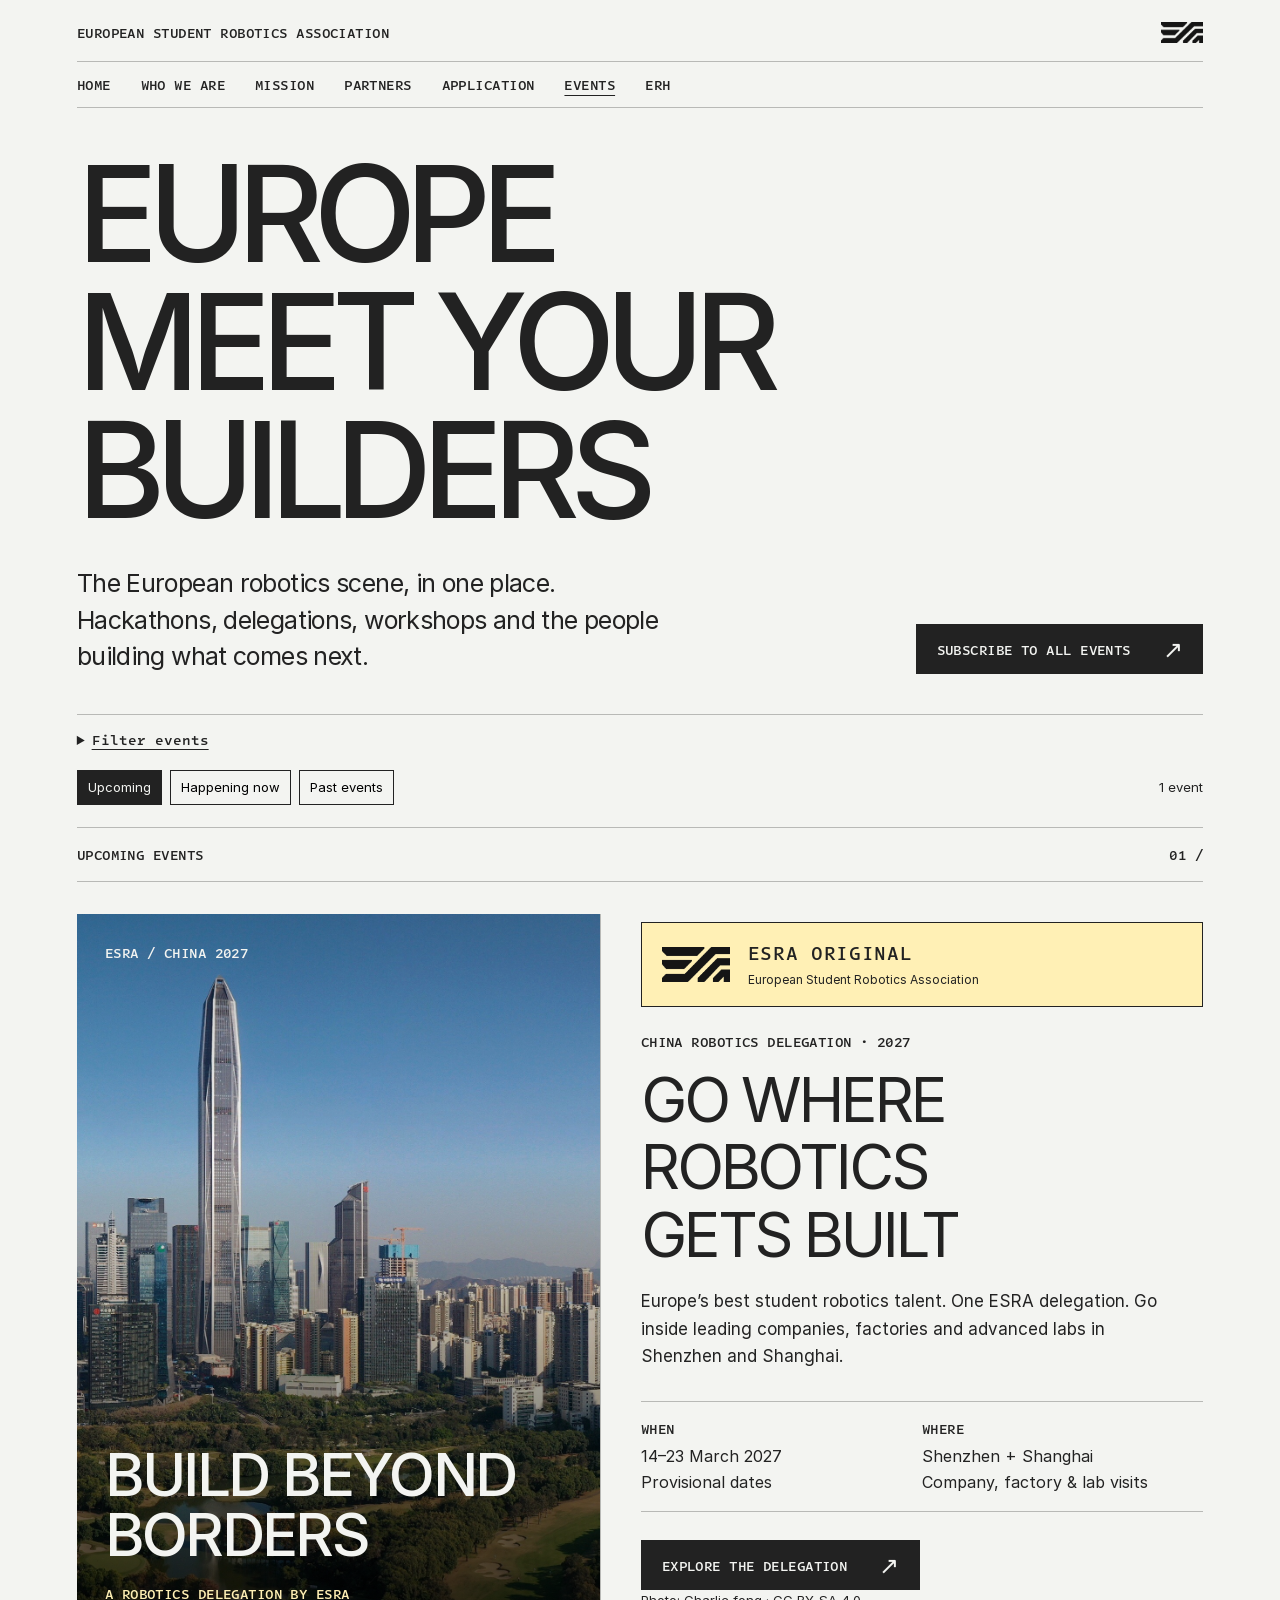
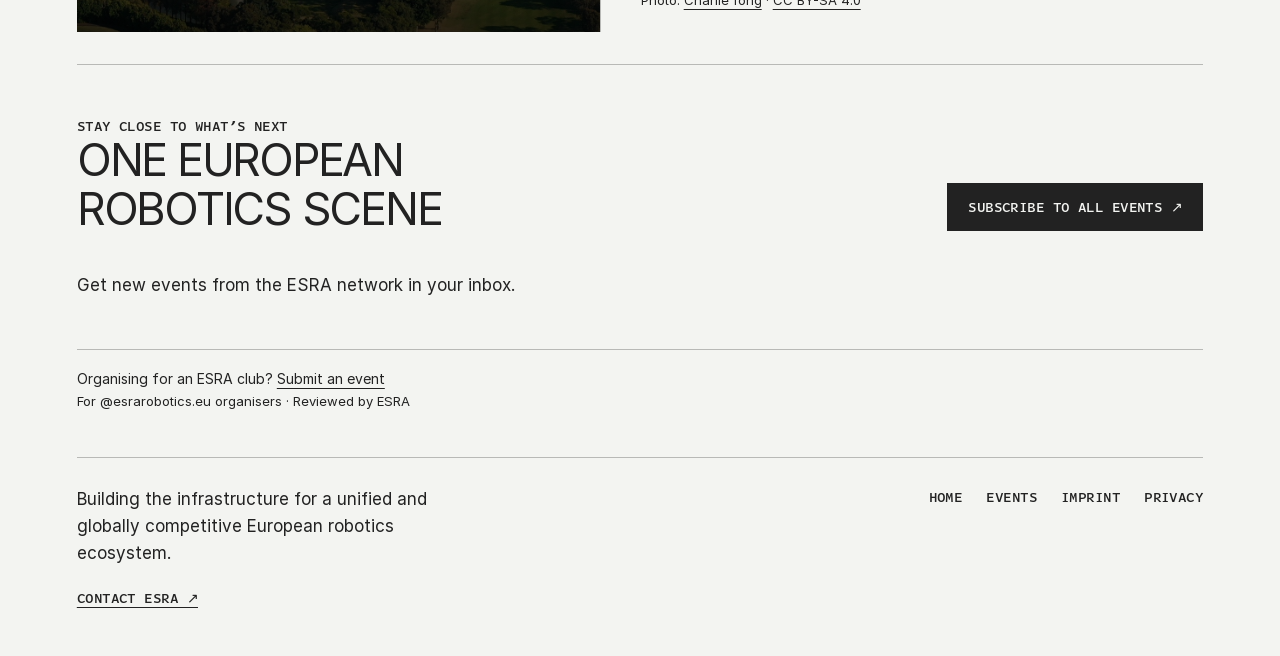
==== commit 50ccf4eb: "Position China delegation around top European talent and planned technical programme" ====
--- a/events/index.html
+++ b/events/index.html
@@ -36,8 +36,8 @@
         <div class="feature-copy">
           <div class="original-brand"><img src="/assets/images/sB4uRcxfpt5K2ulBtDdwfwjLNY4.png" width="870" height="443" alt="ESRA"><div><strong class="mono">ESRA ORIGINAL</strong><span>European Student Robotics Association</span></div></div>
           <p class="mono">China Robotics Delegation · 2027</p><h2 id="china-title">GO WHERE<br>ROBOTICS<br>GETS BUILT</h2>
-          <p>Go inside the companies, labs and infrastructure shaping robotics. An ESRA delegation exploring Shenzhen and Shanghai—from advanced research to real-world production.</p>
-          <dl class="facts"><div><dt class="mono">When</dt><dd>14–23 March 2027<br>Provisional dates</dd></div><div><dt class="mono">Where</dt><dd>Shenzhen + Shanghai<br>Working route</dd></div></dl>
+          <p>Europe’s best student robotics talent. One ESRA delegation. Go inside leading companies, factories and advanced labs in Shenzhen and Shanghai.</p>
+          <dl class="facts"><div><dt class="mono">When</dt><dd>14–23 March 2027<br>Provisional dates</dd></div><div><dt class="mono">Where</dt><dd>Shenzhen + Shanghai<br>Company, factory &amp; lab visits</dd></div></dl>
           <a class="button mono" href="/events/china-trip-2027/">Explore the delegation <span aria-hidden="true">↗</span></a><p class="small">Photo: <a href="https://commons.wikimedia.org/wiki/File:The_panorama_of_Futian_Shenzhen.jpg">Charlie fong</a> · <a href="https://creativecommons.org/licenses/by-sa/4.0/">CC BY-SA 4.0</a></p>
         </div>
       </article><div id="community-events" class="event-collection"></div><p id="empty-events" class="empty-state" hidden>No events match these filters. Try another type, organiser or period.</p><noscript><p>Enable JavaScript to filter events and load approved community listings. The featured trip is available above.</p></noscript>
